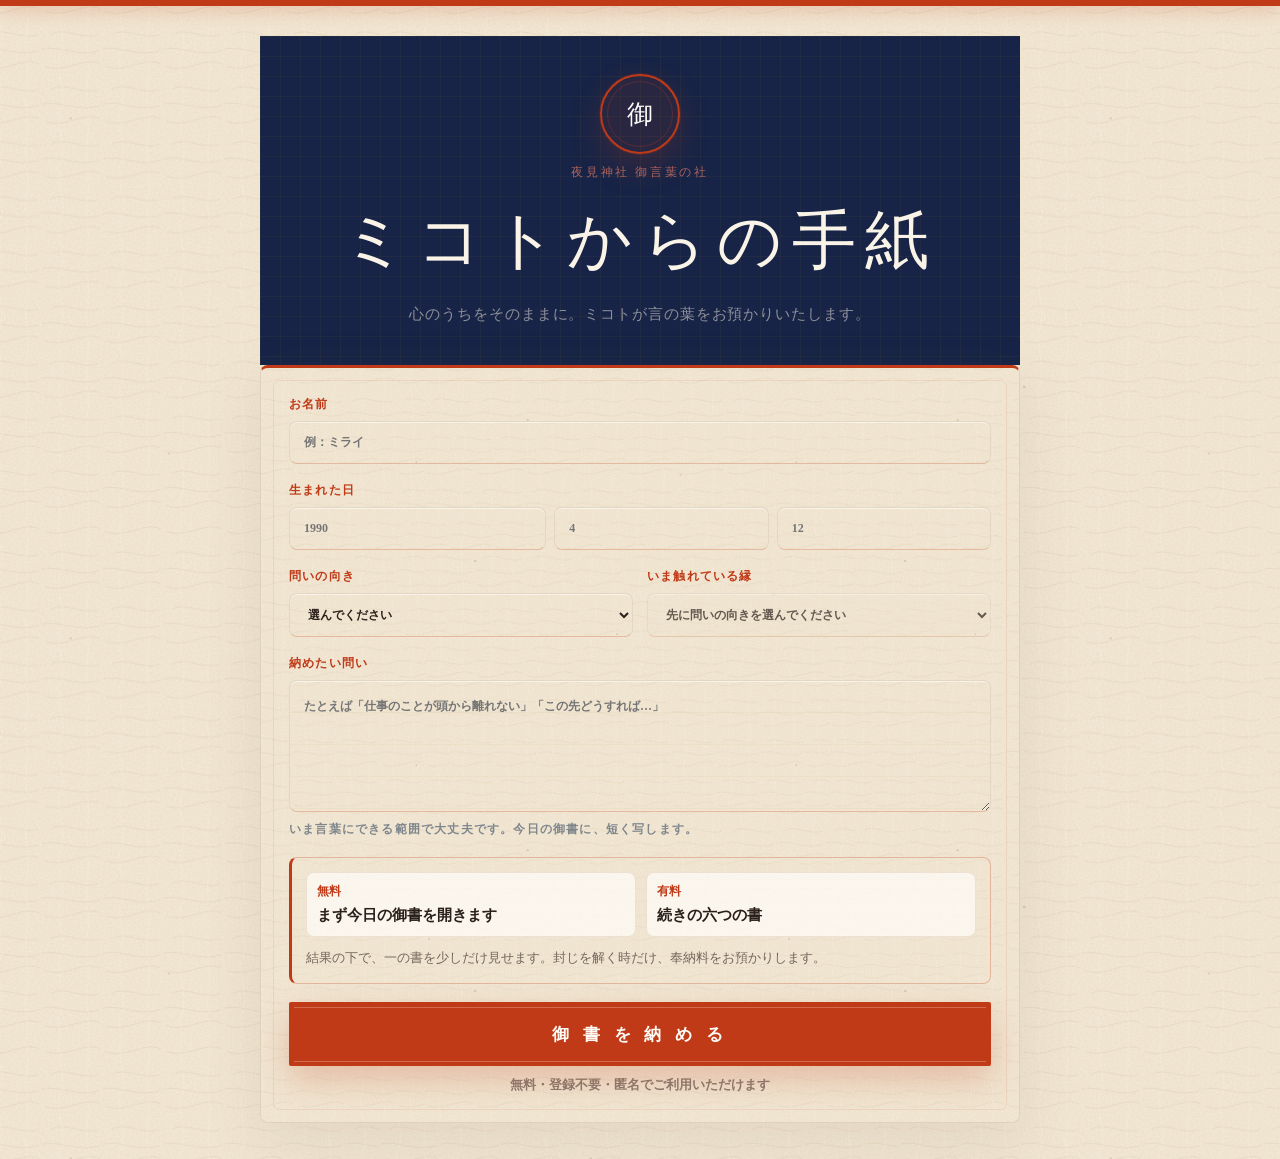
==== index.html @ 3bb4588b "Initial commit: ミコトからの手紙" ====
<!doctype html>
<html lang="ja">
  <head>
    <meta charset="utf-8" />
    <meta name="viewport" content="width=device-width, initial-scale=1" />
    <title>ミコトからの手紙</title>
    <link rel="stylesheet" href="./styles.css" />
  </head>
  <body>
    <div class="shrine-bar" aria-hidden="true"></div>
    <main class="shell">
      <section class="hero shrine-hero">
        <div class="emblem-circle" aria-hidden="true">御</div>
        <p class="eyebrow">夜見神社 御言葉の社</p>
        <h1 class="app-title">ミコトからの手紙</h1>
        <p class="lead lead-text">
          心のうちをそのままに。ミコトが言の葉をお預かりいたします。
        </p>
      </section>

      <section class="panel shrine-panel" id="form-panel">
        <form id="diagnosis-form">
          <label>
            お名前
            <input name="nickname" maxlength="18" placeholder="例：ミライ" required />
          </label>

          <div class="grid single">
            <label>
              生まれた日
              <div class="date-row">
                <input name="birthYear" inputmode="numeric" pattern="[0-9]*" maxlength="4" placeholder="1990" required />
                <input name="birthMonth" inputmode="numeric" pattern="[0-9]*" maxlength="2" placeholder="4" required />
                <input name="birthDay" inputmode="numeric" pattern="[0-9]*" maxlength="2" placeholder="12" required />
              </div>
            </label>
          </div>

          <div class="grid">
            <label>
              問いの向き
              <select name="theme" required>
                <option value="">選んでください</option>
                <option value="love">恋愛の縁</option>
                <option value="marriage">家族・暮らしの縁</option>
                <option value="self">自分の内側</option>
                <option value="loss">失った人への想い</option>
                <option value="work">仕事の場</option>
                <option value="money">お金の巡り</option>
                <option value="relation">人との間合い</option>
                <option value="future">これからの道</option>
              </select>
            </label>
            <label>
              いま触れている縁
              <select name="concern" required>
                <option value="">先に問いの向きを選んでください</option>
              </select>
            </label>
          </div>

          <label class="paper-area">
            納めたい問い
            <textarea name="worry" rows="4" maxlength="140" placeholder="たとえば「仕事のことが頭から離れない」「この先どうすれば…」"></textarea>
            <span class="hint">いま言葉にできる範囲で大丈夫です。今日の御書に、短く写します。</span>
          </label>

          <div class="entry-paid-note">
            <div>
              <span>無料</span>
              <strong>まず今日の御書を開きます</strong>
            </div>
            <div>
              <span>有料</span>
              <strong>続きの六つの書</strong>
            </div>
            <p>結果の下で、一の書を少しだけ見せます。封じを解く時だけ、奉納料をお預かりします。</p>
          </div>

          <button type="submit" class="submit-btn">御 書 を 納 め る</button>
          <p class="submit-note">無料・登録不要・匿名でご利用いただけます</p>
        </form>
      </section>

      <section class="loading hidden" id="loading-panel" aria-live="polite">
        <div class="flash" aria-hidden="true"></div>
        <div class="mikoto-scene">
          <div class="mikoto-chibi" aria-hidden="true">
            <span class="chibi-hair"></span>
            <span class="chibi-face"></span>
            <span class="chibi-bang left"></span>
            <span class="chibi-bang right"></span>
            <span class="miko-headpiece"></span>
            <span class="miko-cord"></span>
            <span class="chibi-body"></span>
            <span class="crystal"></span>
          </div>
          <div class="speech">
            <span>夜見ミコト</span>
            <p>問いをお預かりします。少しだけ、流れを見せてください。</p>
          </div>
        </div>
      </section>

      <section class="result result-bg hidden" id="result-panel" aria-live="polite">
        <div class="result-arrival">
          <p class="result-from">夜見ミコトより</p>
          <h2 class="result-title">一通の御文が届きました</h2>
          <span class="letter-seal" aria-hidden="true">御</span>
        </div>
        <div class="result-card letter-card" id="share-card">
          <p class="letter-date">本日、あなたの問いへ</p>
          <p class="letter-salutation">── あなたへ ──</p>
          <p class="eyebrow">今日の御書</p>
          <h2 id="result-type"></h2>
          <p class="focus" id="result-focus"></p>
          <div class="insight">
            <span>ミコトの言の葉</span>
            <p id="deep-insight"></p>
          </div>
          <div class="letter">
            <span>御書</span>
            <p id="mikoto-letter"></p>
          </div>
          <div class="diagnosis-grid">
            <div>
              <span>今見えにくいもの</span>
              <p id="blind-spot"></p>
            </div>
            <div>
              <span>このまま抱えた時</span>
              <p id="no-action"></p>
            </div>
          </div>
          <p class="summary" id="result-summary"></p>
          <div class="readings">
            <div>
              <span>本日の流れ</span>
              <strong id="flow-score"></strong>
            </div>
            <div>
              <span>灯り</span>
              <strong id="key-word"></strong>
            </div>
          </div>
          <p class="advice" id="result-advice"></p>
          <div class="single-step">
            <span>今日のつとめ</span>
            <p id="next-step"></p>
          </div>
          <div class="after-action">
            <span>つとめの後</span>
            <p id="after-action"></p>
          </div>
          <p class="signature">夜見ミコト / 問いを預かる巫女</p>
        </div>
        <p class="result-footer">この御文は、あなただけに紡がれた言の葉です。</p>

        <aside class="offer paid-teaser sealed-books">
          <div class="teaser-head">
            <div>
              <p>封じられた六つの書</p>
              <strong>今日の御書では、ここまで。続きは六つの書に封じています。</strong>
            </div>
            <span>奉納料</span>
          </div>
          <div class="scroll-preview">
            <div class="sample-day open-scroll">
              <span>一の書: 本音のかたち</span>
              <strong id="sample-day"></strong>
            </div>
            <div class="locked-line sealed-scroll">
              <span>二の書: 縁のながれ</span>
              <p id="locked-preview"></p>
            </div>
            <div class="locked-line sealed-scroll">
              <span>三の書: 今宵のつとめ</span>
              <p>今夜、無理に動かさなくてよいものを一つだけ記します。</p>
            </div>
            <div class="locked-line sealed-scroll">
              <span>四の書: 手放すもの</span>
              <p>抱えたままだと重くなる思いを、ひとつだけほどきます。</p>
            </div>
            <div class="locked-line sealed-scroll">
              <span>五の書: 道の分かれ</span>
              <p id="locked-question"></p>
            </div>
            <div class="locked-line sealed-scroll">
              <span>六の書: ミコトの結び</span>
              <p>最後に、明日へ持っていく小さな言の葉を結びます。</p>
            </div>
          </div>
          <div class="teaser-actions">
            <button type="button" class="premium-trigger">封 じ を 解 く</button>
            <a href="#premium-panel">内容をもう少し見る</a>
          </div>
          <p class="price-note">奉納料は、封じを解く時だけお預かりします。</p>
        </aside>

        <div class="actions">
          <button id="save-image" type="button">結果画像を保存</button>
          <button id="retry" type="button" class="secondary">もう一度</button>
        </div>

        <section class="premium sealed-books" id="premium-panel">
          <p class="eyebrow">封じられた六つの書</p>
          <h2>今日の御書の、その先へ</h2>
          <div class="premium-hero">
            <div class="offering-panel">
              <span>奉納料</span>
              <strong>封じを解くために</strong>
              <small>お気持ちとして980円をお預かりします。会員登録は不要です。</small>
            </div>
            <p>
              今すぐでなくとも、書はここにあります。生まれ星と暦、縁の流れを重ね、六つの書に分けて記します。
            </p>
          </div>
          <div class="premium-compare">
            <div>
              <span>今日の御書</span>
              <strong>今夜の灯り</strong>
              <p>問いの入口、ミコトの言の葉、今日のつとめ。</p>
            </div>
            <div>
              <span>六つの書</span>
              <strong>奥にある流れ</strong>
              <p>生まれ星、暦、縁の流れを重ね、次に選ぶ道を読む。</p>
            </div>
          </div>
          <ul class="unlock-list">
            <li><span>一の書</span> 本音のかたち</li>
            <li><span>二の書</span> 縁のながれ</li>
            <li><span>三の書</span> 今宵のつとめ</li>
            <li><span>四の書</span> 手放すもの</li>
            <li><span>五の書</span> 道の分かれ</li>
            <li><span>六の書</span> ミコトの結び</li>
          </ul>
          <p>
            今日の御書より少し深く、問いの奥にある流れを六つに分けて記します。
          </p>
          <form class="premium-form">
            <div class="grid">
              <label>
                生まれた日
                <input name="premiumBirthday" type="date" />
              </label>
              <label>
                生まれた時間
                <select name="birthTime">
                  <option value="unknown">不明</option>
                  <option value="morning">朝ごろ</option>
                  <option value="noon">昼ごろ</option>
                  <option value="evening">夕方ごろ</option>
                  <option value="night">夜ごろ</option>
                  <option value="exact">正確に入力する</option>
                </select>
              </label>
            </div>
            <label class="exact-time hidden" id="exact-time-field">
              正確な時間
              <input name="exactBirthTime" type="time" />
            </label>
            <label>
              生まれた場所
              <input name="birthPlace" placeholder="例：東京都 / 大阪府 / 不明でもOK" />
              <span class="hint">不明でも大丈夫です。わかる範囲だけ、書に重ねます。</span>
            </label>
          </form>
          <div class="astro-note">
            <span>六つの書で開くもの</span>
            <p id="astro-copy">今日の御書では触れきれなかった本音、縁の流れ、手放すもの、次の小さな道を記します。</p>
          </div>
          <p class="care-note">
            占いは結論を代わりに決めるものではありません。危険、暴力、法律、医療、お金の深刻な問題がある場合は、信頼できる人や専門窓口にも相談してください。
          </p>
          <button type="button" id="premium-checkout" class="premium-trigger">封 じ を 解 く</button>
          <div class="price-row">
            <span>奉納料 980円</span>
            <small id="checkout-status">封じを解く入口へ進みます。決済後、この御書へ戻れます。</small>
          </div>
        </section>
      </section>
    </main>

    <canvas id="card-canvas" width="1080" height="1350" hidden></canvas>
    <script src="./config.js"></script>
    <script src="./app.js"></script>
  </body>
</html>
---- styles.css ----
:root {
  color-scheme: light;
  --washi: #f2ede3;
  --washi-dark: #e8e0d0;
  --ink: #2a1f1a;
  --ink-light: #4a3c35;
  --vermillion: #c03a18;      /* 朱色 — torii red */
  --vermillion-soft: #d44e2a;
  --gold: #c4941c;            /* 金 */
  --gold-light: #d8a820;
  --dark-bg: #172447;         /* 深藍 — shrine interior */
  --indigo: #172447;
  --sealed: #0f1a36;
  --bg: #faf4e8;              /* 和紙 */
  --panel: #fefcf7;
  --text: var(--ink);
  --muted: #74665c;
  --line: #dfd2bd;
  --teal: #3d7a70;
  --rose: var(--vermillion);
}

* {
  box-sizing: border-box;
}

body {
  margin: 0;
  min-height: 100vh;
  font-family: "Hiragino Mincho ProN", "Yu Mincho", "YuMincho", "Noto Serif JP", serif;
  background:
    url("./assets/washi-texture.svg") center top / 520px auto repeat,
    radial-gradient(circle at 20% 10%, rgba(121, 199, 189, 0.22), transparent 32rem),
    radial-gradient(circle at 85% 20%, rgba(215, 180, 106, 0.28), transparent 28rem),
    linear-gradient(180deg, #fff9ef, #fbf1e7 52%, #f7f2e7),
    var(--bg);
  color: var(--text);
}

.shrine-bar {
  position: fixed;
  z-index: 20;
  top: 0;
  left: 0;
  width: 100%;
  height: 6px;
  background: var(--vermillion);
  box-shadow: 0 2px 18px rgba(192, 58, 24, 0.45);
}

.shell {
  width: min(760px, calc(100% - 32px));
  margin: 0 auto;
  padding: 36px 0;
}

.hero {
  padding: 22px 0 26px;
}

.shrine-hero {
  display: grid;
  justify-items: center;
  gap: 10px;
  padding: 38px 24px 36px;
  text-align: center;
  background: var(--dark-bg);
  position: relative;
  overflow: hidden;
}

/* 格子紋様 — subtle shrine grid overlay */
.shrine-hero::before {
  content: "";
  position: absolute;
  inset: 0;
  background-image:
    linear-gradient(rgba(196, 148, 28, .06) 1px, transparent 1px),
    linear-gradient(90deg, rgba(196, 148, 28, .06) 1px, transparent 1px);
  background-size: 20px 20px;
  pointer-events: none;
}

.emblem-circle {
  display: grid;
  place-items: center;
  width: 80px;
  aspect-ratio: 1;
  border-radius: 50%;
  border: 2px solid var(--vermillion);
  background: rgba(192, 58, 24, .1);
  color: #fefcf7;
  font-size: 26px;
  font-weight: 300;
  position: relative;
  box-shadow: 0 0 0 1px rgba(192, 58, 24, .2), 0 12px 32px rgba(192, 58, 24, .22);
}

.emblem-circle::before {
  content: "";
  position: absolute;
  inset: 5px;
  border-radius: 50%;
  border: .5px solid rgba(192, 58, 24, .3);
}

.brand {
  display: flex;
  gap: 14px;
  align-items: center;
}

.mark {
  display: grid;
  place-items: center;
  width: 54px;
  aspect-ratio: 1;
  border: 1px solid var(--gold);
  color: var(--gold);
  font-weight: 800;
}

.eyebrow {
  margin: 0 0 6px;
  color: rgba(220, 120, 100, .75);  /* 淡朱色 on dark header */
  font-size: 12px;
  letter-spacing: .22em;
  position: relative;
}

h1,
h2,
p {
  margin-top: 0;
}

h1 {
  margin-bottom: 0;
  font-size: clamp(34px, 7vw, 64px);
}

.app-title {
  color: #faf4e8;
  font-size: clamp(36px, 7vw, 64px);
  font-weight: 300;
  letter-spacing: .14em;
  position: relative;
}

.lead {
  margin: 14px 0 0;
  color: rgba(250, 244, 232, .55);
  font-size: 15px;
  line-height: 1.9;
  position: relative;
}

.lead-text {
  max-width: 640px;
  margin-top: 6px;
  color: rgba(250, 244, 232, .52);
  font-weight: 400;
  letter-spacing: .06em;
}

.panel,
.result-card,
.offer,
.premium,
.loading {
  border: 1px solid var(--line);
  background:
    url("./assets/washi-texture.svg") center / 420px auto repeat,
    rgba(255, 253, 248, 0.9);
  border-radius: 8px;
  box-shadow: 0 18px 60px rgba(110, 88, 62, 0.1);
}

.panel {
  padding: 22px;
}

.shrine-panel {
  position: relative;
  padding: 28px;
  border-top: 3px solid var(--vermillion) !important;
  background:
    url("./assets/washi-texture.svg") center / 430px auto repeat,
    rgba(255, 252, 244, 0.9);
}

.shrine-panel::before {
  content: "";
  position: absolute;
  inset: 12px;
  border: 1px solid rgba(192, 58, 24, .1);
  border-radius: 6px;
  pointer-events: none;
}

form {
  display: grid;
  gap: 18px;
}

.entry-paid-note {
  display: grid;
  grid-template-columns: 1fr 1fr;
  gap: 10px;
  padding: 14px;
  border: 1px solid rgba(185, 135, 47, 0.34);
  border-radius: 8px;
  background:
    url("./assets/washi-texture.svg") center / 320px auto repeat,
    rgba(255, 249, 232, 0.82);
}

.entry-paid-note div {
  display: grid;
  gap: 4px;
  padding: 10px;
  border: 1px solid rgba(234, 220, 204, 0.8);
  border-radius: 8px;
  background: rgba(255, 253, 248, 0.72);
}

.entry-paid-note span {
  color: var(--rose);
  font-size: 12px;
  font-weight: 900;
}

.entry-paid-note strong {
  color: var(--text);
  font-size: 15px;
  line-height: 1.5;
}

.entry-paid-note p {
  grid-column: 1 / -1;
  margin: 0;
  color: var(--muted);
  font-size: 13px;
  line-height: 1.7;
}

.premium-form {
  gap: 14px;
  padding: 16px;
  border: 1px solid var(--line);
  border-radius: 8px;
  background: rgba(255, 248, 239, 0.62);
}

label {
  display: grid;
  gap: 8px;
  color: var(--muted);
  font-size: 14px;
}

.hint {
  color: #7f878d;
  font-size: 12px;
  line-height: 1.6;
}

input,
select,
textarea,
button {
  width: 100%;
  border-radius: 8px;
  border: 1px solid var(--line);
  font: inherit;
}

input,
select,
textarea {
  padding: 13px 14px;
  background: #fffaf4;
  color: var(--text);
}

textarea {
  resize: vertical;
}

.date-row {
  display: grid;
  grid-template-columns: 1.2fr 1fr 1fr;
  gap: 8px;
}

button {
  min-height: 48px;
  border: 0;
  background: var(--gold);
  color: #fffdf8;
  font-weight: 800;
  cursor: pointer;
}

button.is-pending {
  background: #f1d7dd;
  color: #7b3543;
}

.grid {
  display: grid;
  grid-template-columns: 1fr 1fr;
  gap: 14px;
}

.grid.single {
  grid-template-columns: 1fr;
}

.hidden {
  display: none;
}

.result {
  display: grid;
  gap: 14px;
  animation: riseIn 420ms ease both;
}

.result.hidden {
  display: none;
}

.loading {
  position: relative;
  display: grid;
  place-items: center;
  gap: 16px;
  min-height: 360px;
  padding: 28px;
  text-align: center;
  overflow: hidden;
}

.loading.hidden {
  display: none;
}

.mikoto-scene {
  position: relative;
  z-index: 2;
  display: grid;
  justify-items: center;
  gap: 18px;
  width: min(100%, 420px);
  animation: summonIn 620ms ease both, sceneDissolve 2.8s ease-in-out both;
}

.mikoto-chibi {
  position: relative;
  width: 154px;
  height: 210px;
  margin-top: 8px;
  animation: chibiFloat 2s ease-in-out infinite;
}

.mikoto-chibi span {
  position: absolute;
  display: block;
}

.chibi-hair {
  left: 24px;
  top: 8px;
  width: 106px;
  height: 106px;
  border-radius: 48% 48% 44% 44%;
  background: #21171d;
  box-shadow: 0 0 34px rgba(121, 199, 189, 0.22);
}

.chibi-face {
  left: 38px;
  top: 38px;
  width: 78px;
  height: 72px;
  border-radius: 48% 48% 46% 46%;
  background: #f1d7ca;
}

.chibi-face::before,
.chibi-face::after {
  content: "";
  position: absolute;
  top: 34px;
  width: 7px;
  height: 10px;
  border-radius: 999px;
  background: #30242a;
  animation: blink 3.6s infinite;
}

.chibi-face::before {
  left: 21px;
}

.chibi-face::after {
  right: 21px;
}

.chibi-bang {
  top: 22px;
  width: 38px;
  height: 56px;
  border-radius: 30px 30px 34px 34px;
  background: #21171d;
}

.chibi-bang.left {
  left: 38px;
  transform: rotate(18deg);
}

.chibi-bang.right {
  right: 40px;
  transform: rotate(-18deg);
}

.miko-headpiece {
  left: 36px;
  top: 13px;
  width: 84px;
  height: 24px;
  border-radius: 999px;
  background:
    radial-gradient(circle at 8px 12px, #f4d6df 0 6px, transparent 7px),
    radial-gradient(circle at 24px 8px, #fff4f7 0 6px, transparent 7px),
    radial-gradient(circle at 40px 13px, #eaa0b5 0 6px, transparent 7px),
    radial-gradient(circle at 57px 8px, #fff4f7 0 6px, transparent 7px),
    radial-gradient(circle at 74px 12px, #f4d6df 0 6px, transparent 7px);
  border-bottom: 2px solid rgba(244, 240, 232, 0.85);
  z-index: 5;
}

.miko-headpiece::before,
.miko-headpiece::after {
  content: "";
  position: absolute;
  top: 18px;
  width: 2px;
  height: 24px;
  background: rgba(244, 240, 232, 0.8);
}

.miko-headpiece::before {
  left: 14px;
}

.miko-headpiece::after {
  right: 14px;
}

.miko-cord {
  right: 22px;
  top: 32px;
  width: 34px;
  height: 48px;
  border-right: 3px solid #8d69c2;
  border-bottom: 3px solid #8d69c2;
  border-radius: 0 0 24px 0;
  transform: rotate(-8deg);
  z-index: 4;
}

.miko-cord::before,
.miko-cord::after {
  content: "";
  position: absolute;
  top: -14px;
  width: 28px;
  height: 16px;
  border-radius: 999px 999px 999px 4px;
  background: #8d69c2;
}

.miko-cord::before {
  right: 4px;
  transform: rotate(-28deg);
}

.miko-cord::after {
  right: -16px;
  transform: rotate(32deg);
}

.chibi-body {
  left: 27px;
  top: 104px;
  width: 100px;
  height: 92px;
  border: 1px solid rgba(215, 180, 106, 0.42);
  border-radius: 42px 42px 18px 18px;
  background:
    linear-gradient(120deg, transparent 45%, rgba(215, 180, 106, 0.55) 46%, transparent 50%),
    linear-gradient(240deg, transparent 45%, rgba(121, 199, 189, 0.5) 46%, transparent 50%),
    #2a2d31;
}

.chibi-body::before,
.chibi-body::after {
  content: "";
  position: absolute;
  top: 26px;
  width: 25px;
  height: 48px;
  border-radius: 999px;
  background: #2a2d31;
  border: 1px solid rgba(215, 180, 106, 0.28);
  z-index: 2;
}

.chibi-body::before {
  left: 18px;
  transform: rotate(-46deg);
}

.chibi-body::after {
  right: 18px;
  transform: rotate(46deg);
}

.crystal {
  left: 61px;
  top: 140px;
  width: 32px;
  height: 32px;
  border-radius: 999px;
  background:
    radial-gradient(circle at 34% 28%, rgba(255, 255, 255, 0.95), transparent 7px),
    radial-gradient(circle at 52% 58%, rgba(121, 199, 189, 0.8), rgba(121, 199, 189, 0.2) 62%, rgba(215, 180, 106, 0.18));
  border: 1px solid rgba(244, 240, 232, 0.55);
  box-shadow:
    0 0 18px rgba(121, 199, 189, 0.75),
    0 0 34px rgba(215, 180, 106, 0.28);
  z-index: 3;
  animation: crystalBuild 2.8s ease-in-out both;
}

.crystal::after {
  content: "";
  position: absolute;
  inset: -12px;
  border-radius: inherit;
  border: 1px solid rgba(121, 199, 189, 0.22);
  animation: crystalRingBuild 2.8s ease-in-out both;
}

.flash {
  position: absolute;
  left: 50%;
  top: 42%;
  z-index: 1;
  width: 44px;
  aspect-ratio: 1;
  border-radius: 999px;
  background:
    radial-gradient(circle, rgba(255, 255, 255, 1) 0%, rgba(242, 255, 252, 0.94) 28%, rgba(215, 248, 242, 0.72) 48%, rgba(215, 180, 106, 0.18) 62%, transparent 78%);
  transform: translate(-50%, -50%) scale(0.2);
  opacity: 0;
  pointer-events: none;
  animation: screenFlash 2.8s ease-in-out both;
}

.speech {
  width: 100%;
  padding: 16px;
  border: 1px solid rgba(215, 180, 106, 0.5);
  border-radius: 8px;
  background: rgba(255, 253, 248, 0.88);
  text-align: left;
  animation: textIn 500ms ease 280ms both;
}

.speech span {
  display: block;
  margin-bottom: 6px;
  color: var(--gold);
  font-size: 12px;
  font-weight: 800;
}

.speech p {
  margin: 0;
  color: var(--text);
  line-height: 1.7;
}

@keyframes chibiFloat {
  0%,
  100% {
    transform: translateY(0);
  }
  50% {
    transform: translateY(-6px);
  }
}

@keyframes blink {
  0%,
  92%,
  100% {
    transform: scaleY(1);
  }
  95% {
    transform: scaleY(0.15);
  }
}

@keyframes crystalBuild {
  0% {
    transform: scale(0.94);
    filter: brightness(0.95);
  }
  45% {
    transform: scale(1.08);
    filter: brightness(1.25);
  }
  78% {
    transform: scale(1.22);
    filter: brightness(1.85);
    box-shadow:
      0 0 30px rgba(121, 199, 189, 0.95),
      0 0 68px rgba(215, 180, 106, 0.58);
  }
  100% {
    transform: scale(1.08);
    filter: brightness(1.35);
  }
}

@keyframes crystalRingBuild {
  0% {
    transform: scale(0.72);
    opacity: 0;
  }
  35% {
    opacity: 0.8;
  }
  72% {
    transform: scale(1.24);
    opacity: 0;
  }
  100% {
    transform: scale(1.55);
    opacity: 0;
  }
}

@keyframes screenFlash {
  0%,
  58% {
    opacity: 0;
    transform: translate(-50%, -50%) scale(0.2);
  }
  76% {
    opacity: 0.96;
    transform: translate(-50%, -50%) scale(18);
  }
  88% {
    opacity: 0.82;
    transform: translate(-50%, -50%) scale(26);
  }
  100% {
    opacity: 0;
    transform: translate(-50%, -50%) scale(30);
  }
}

@keyframes sceneDissolve {
  0%,
  70% {
    filter: brightness(1);
    opacity: 1;
    transform: translateY(0) scale(1);
  }
  86% {
    filter: brightness(2.1);
    opacity: 1;
    transform: translateY(-2px) scale(1.03);
  }
  100% {
    filter: brightness(2.8) blur(1px);
    opacity: 0;
    transform: translateY(-6px) scale(1.08);
  }
}

@keyframes summonIn {
  from {
    transform: translateY(18px) scale(0.96);
    opacity: 0;
  }
  to {
    transform: translateY(0) scale(1);
    opacity: 1;
  }
}

@keyframes textIn {
  from {
    transform: translateY(8px);
    opacity: 0;
  }
  to {
    transform: translateY(0);
    opacity: 1;
  }
}

@keyframes riseIn {
  from {
    transform: translateY(10px);
    opacity: 0;
  }
  to {
    transform: translateY(0);
    opacity: 1;
  }
}

.result-card {
  position: relative;
  padding: 24px;
  border-color: rgba(185, 135, 47, 0.36);
  background:
    linear-gradient(90deg, rgba(185, 135, 47, 0.12), transparent 10px, transparent calc(100% - 10px), rgba(185, 135, 47, 0.08)),
    url("./assets/washi-texture.svg") center / 420px auto repeat,
    rgba(255, 253, 248, 0.94);
}

.result-card::before {
  content: "";
  position: absolute;
  inset: 10px;
  border: 1px solid rgba(185, 135, 47, 0.18);
  border-radius: 6px;
  pointer-events: none;
}

.result-card h2 {
  margin-bottom: 16px;
  font-size: clamp(26px, 5vw, 44px);
}

.summary,
.advice,
.focus {
  color: var(--text);
  line-height: 1.9;
}

.focus {
  padding: 12px 14px;
  border-left: 3px solid var(--teal);
  background: rgba(121, 199, 189, 0.08);
  color: #2e6f69;
}

.astro-summary {
  position: relative;
  display: grid;
  gap: 16px;
  margin: 16px 0;
  padding: 18px;
  border: 1px solid rgba(215, 180, 106, 0.52);
  border-radius: 8px;
  background:
    radial-gradient(circle at 18% 12%, rgba(215, 180, 106, 0.28), transparent 90px),
    radial-gradient(circle at 88% 10%, rgba(167, 139, 250, 0.24), transparent 96px),
    linear-gradient(135deg, rgba(255, 247, 231, 0.94), rgba(245, 255, 252, 0.92)),
    rgba(255, 253, 248, 0.82);
  overflow: hidden;
}

.astro-summary::before {
  content: "✦ ･ ｡ ✧ ･";
  position: absolute;
  right: 14px;
  top: 10px;
  color: rgba(185, 135, 47, 0.32);
  font-size: 22px;
  pointer-events: none;
}

.compat-hero {
  position: relative;
  display: grid;
  justify-items: center;
  gap: 14px;
  padding: 8px 0 12px;
}

.summary-main {
  display: grid;
  gap: 6px;
  justify-items: center;
  text-align: center;
}

.summary-main span,
.summary-grid span {
  color: var(--muted);
  font-size: 12px;
  font-weight: 800;
}

.summary-main strong {
  color: var(--gold);
  font-size: 24px;
  line-height: 1.35;
}

.score-ring {
  display: grid;
  place-items: center;
  width: 154px;
  aspect-ratio: 1;
  border-radius: 999px;
  background:
    radial-gradient(circle, #fffdf8 0 55%, transparent 56%),
    conic-gradient(var(--rose) var(--score-angle, 0deg), rgba(234, 220, 204, 0.85) 0deg);
  box-shadow:
    0 12px 34px rgba(201, 111, 125, 0.18),
    inset 0 0 0 1px rgba(255, 253, 248, 0.8);
}

.score-ring span {
  color: var(--muted);
  font-size: 12px;
  font-weight: 800;
}

.score-ring strong {
  color: var(--rose);
  font-size: 40px;
  line-height: 1;
}

.pair-orbit {
  display: grid;
  grid-template-columns: 1fr auto 1fr;
  align-items: center;
  gap: 10px;
  width: 100%;
}

.pair-orbit div {
  display: grid;
  place-items: center;
  min-height: 78px;
  padding: 12px;
  border: 1px solid rgba(185, 135, 47, 0.24);
  border-radius: 8px;
  background: rgba(255, 253, 248, 0.72);
}

.pair-orbit span {
  color: var(--muted);
  font-size: 12px;
  font-weight: 800;
}

.pair-orbit strong {
  color: var(--teal);
  font-size: 20px;
}

.pair-orbit i {
  color: var(--gold);
  font-style: normal;
  font-weight: 900;
}

.summary-grid {
  display: grid;
  grid-template-columns: repeat(2, 1fr);
  gap: 12px;
}

.summary-tile {
  display: grid;
  place-items: center;
  gap: 7px;
  min-height: 118px;
  padding: 14px 10px;
  border: 1px solid rgba(244, 240, 232, 0.12);
  border-radius: 8px;
  background: rgba(255, 253, 248, 0.74);
  text-align: center;
}

.summary-tile.wide {
  grid-column: 1 / -1;
  min-height: 104px;
}

.summary-tile b,
.summary-tile i {
  display: grid;
  place-items: center;
  width: 44px;
  aspect-ratio: 1;
  border-radius: 999px;
  background: rgba(215, 180, 106, 0.16);
  color: var(--gold);
  font-size: 24px;
  font-style: normal;
  box-shadow: 0 0 24px rgba(215, 180, 106, 0.16);
}

.food-visual {
  position: relative;
  width: 64px;
  height: 48px;
}

.food-visual::before {
  content: "";
  position: absolute;
  left: 8px;
  right: 8px;
  bottom: 4px;
  height: 25px;
  border-radius: 8px 8px 24px 24px;
  background: #fffdf8;
  border: 2px solid rgba(185, 135, 47, 0.45);
  box-shadow: inset 0 -7px 0 rgba(215, 180, 106, 0.18);
}

.food-visual::after {
  content: "";
  position: absolute;
  left: 21px;
  top: 3px;
  width: 22px;
  height: 22px;
  border-radius: 999px;
  opacity: 0.9;
}

.food-soup::after {
  border-top: 3px solid rgba(201, 111, 125, 0.75);
  border-left: 3px solid transparent;
  border-right: 3px solid transparent;
  box-shadow: 10px 4px 0 -7px rgba(201, 111, 125, 0.7), -10px 5px 0 -7px rgba(201, 111, 125, 0.7);
}

.food-noodle::after {
  width: 34px;
  left: 15px;
  background: repeating-linear-gradient(90deg, transparent 0 5px, #d7b46a 6px 8px);
}

.food-sweets::after {
  background: #d7b46a;
  box-shadow: 12px 6px 0 -2px #c96f7d, -13px 7px 0 -3px #b9872f;
}

.food-rice::after {
  left: 19px;
  width: 26px;
  height: 16px;
  background: #fff;
  box-shadow: 0 8px 0 -4px rgba(215, 180, 106, 0.2);
}

.food-citrus::after {
  background: #f2b84b;
  box-shadow: inset 0 0 0 3px rgba(255, 253, 248, 0.75);
}

.food-small::after {
  background: #79c7bd;
  clip-path: polygon(50% 0, 100% 50%, 50% 100%, 0 50%);
}

.phase-visual {
  width: 50px;
  aspect-ratio: 1;
  border-radius: 999px;
  background: var(--phase-color, #79c7bd);
  border: 3px solid rgba(255, 253, 248, 0.9);
  box-shadow:
    0 0 0 1px rgba(185, 135, 47, 0.18),
    0 12px 26px rgba(83, 58, 38, 0.12);
}

.compass-visual {
  position: relative;
  width: 54px;
  aspect-ratio: 1;
  border-radius: 999px;
  border: 2px solid rgba(185, 135, 47, 0.42);
  background:
    radial-gradient(circle, rgba(255, 253, 248, 0.94) 0 34%, transparent 35%),
    conic-gradient(from 45deg, rgba(215, 180, 106, 0.22), rgba(121, 199, 189, 0.18), rgba(215, 180, 106, 0.22));
}

.compass-visual::before {
  content: "N";
  position: absolute;
  left: 50%;
  top: 3px;
  transform: translateX(-50%);
  color: var(--rose);
  font-size: 10px;
  font-weight: 900;
}

.compass-needle {
  display: block;
  position: absolute;
  left: calc(50% - 4px);
  top: 8px;
  width: 8px;
  height: 22px;
  border-radius: 999px 999px 2px 2px;
  background: var(--rose);
  transform-origin: 50% 19px;
  transform: rotate(var(--direction-angle, 0deg));
  box-shadow: 0 8px 0 rgba(63, 146, 137, 0.7);
}

.caution-tile {
  background: rgba(255, 243, 238, 0.82);
  border-color: rgba(201, 111, 125, 0.22);
}

.summary-tile i {
  border: 2px solid rgba(244, 240, 232, 0.72);
}

.summary-grid strong {
  color: var(--text);
  font-size: 16px;
  line-height: 1.35;
}

.insight {
  margin: 16px 0;
  padding: 18px;
  border: 1px solid rgba(215, 180, 106, 0.5);
  border-radius: 8px;
  background: rgba(215, 180, 106, 0.08);
}

.insight span {
  display: block;
  margin-bottom: 8px;
  color: var(--gold);
  font-size: 12px;
  font-weight: 800;
}

.insight p {
  margin: 0;
  color: var(--text);
  font-size: 18px;
  line-height: 1.9;
}

.letter {
  position: relative;
  min-height: 330px;
  margin: 16px 0;
  padding: 28px 22px 112px;
  border: 1px solid rgba(185, 135, 47, 0.34);
  border-radius: 8px;
  background:
    linear-gradient(180deg, rgba(255, 252, 246, 0.76), rgba(255, 248, 239, 0.82)),
    url("./assets/washi-texture.svg") center / 360px auto repeat,
    rgba(255, 253, 248, 0.88);
  overflow: hidden;
}

.letter::before {
  content: "";
  position: absolute;
  inset: 12px;
  border: 1px solid rgba(185, 135, 47, 0.16);
  border-radius: 5px;
  pointer-events: none;
}

.letter::after {
  content: "";
  position: absolute;
  right: 18px;
  bottom: 14px;
  width: 174px;
  height: 126px;
  background:
    url("./assets/hanko-yomi.png") 61% 49% / 66px 66px no-repeat,
    url("./assets/goshuin-stamp.svg?v=2") center / contain no-repeat;
  opacity: 0.9;
  mix-blend-mode: multiply;
  pointer-events: none;
}

.letter span {
  position: relative;
  z-index: 1;
  display: block;
  margin-bottom: 10px;
  color: var(--rose);
  font-size: 12px;
  font-weight: 800;
}

.letter p {
  position: relative;
  z-index: 1;
  margin: 0;
  color: var(--text);
  font-size: 17px;
  line-height: 2;
}

.diagnosis-grid {
  display: grid;
  grid-template-columns: 1fr 1fr;
  gap: 10px;
  margin: 16px 0;
}

.diagnosis-grid div {
  padding: 16px;
  border: 1px solid var(--line);
  border-radius: 8px;
  background: rgba(255, 250, 244, 0.68);
}

.diagnosis-grid span {
  display: block;
  margin-bottom: 8px;
  color: var(--rose);
  font-size: 12px;
  font-weight: 800;
}

.diagnosis-grid p {
  margin: 0;
  color: var(--text);
  line-height: 1.8;
}

.next-steps {
  display: grid;
  gap: 10px;
  margin: 18px 0 0;
  padding: 0;
  list-style: none;
}

.next-steps li {
  position: relative;
  padding: 13px 14px 13px 38px;
  border: 1px solid var(--line);
  border-radius: 8px;
  color: var(--text);
  line-height: 1.6;
}

.next-steps li::before {
  content: "→";
  position: absolute;
  left: 14px;
  color: var(--gold);
  font-weight: 800;
}

.single-step {
  margin-top: 18px;
  padding: 16px;
  border: 1px solid rgba(215, 180, 106, 0.55);
  border-radius: 8px;
  background: rgba(215, 180, 106, 0.08);
}

.single-step span {
  display: block;
  margin-bottom: 8px;
  color: var(--gold);
  font-size: 12px;
  font-weight: 800;
}

.single-step p {
  margin: 0;
  color: var(--text);
  font-size: 17px;
  line-height: 1.8;
}

.after-action {
  margin-top: 18px;
  padding: 16px;
  border: 1px solid rgba(121, 199, 189, 0.45);
  border-radius: 8px;
  background: rgba(121, 199, 189, 0.08);
}

.after-action span {
  display: block;
  margin-bottom: 8px;
  color: var(--teal);
  font-size: 12px;
  font-weight: 800;
}

.after-action p {
  margin: 0;
  color: var(--text);
  line-height: 1.8;
}

.readings {
  display: grid;
  grid-template-columns: 1fr 1fr;
  gap: 10px;
  margin: 18px 0;
}

.readings div {
  padding: 14px;
  border: 1px solid var(--line);
  border-radius: 8px;
}

.readings span {
  display: block;
  color: var(--muted);
  font-size: 12px;
}

.readings strong {
  display: block;
  margin-top: 5px;
  color: var(--gold);
}

.signature {
  margin: 22px 0 0;
  color: var(--teal);
  text-align: right;
}

.actions {
  display: grid;
  grid-template-columns: 1fr 1fr;
  gap: 10px;
}

.secondary {
  background: #f1e6da;
  color: var(--text);
}

.offer {
  display: grid;
  gap: 12px;
  padding: 18px;
  border-color: rgba(215, 180, 106, 0.55);
}

.paid-teaser {
  position: relative;
  overflow: hidden;
  padding: 20px;
  background:
    url("./assets/washi-texture.svg") center / 380px auto repeat,
    linear-gradient(135deg, rgba(255, 252, 246, 0.94), rgba(255, 246, 236, 0.9)),
    radial-gradient(circle at 88% 8%, rgba(185, 135, 47, 0.16), transparent 18rem);
}

.paid-teaser::before {
  content: "";
  position: absolute;
  inset: 10px;
  border: 1px solid rgba(185, 135, 47, 0.22);
  border-radius: 8px;
  pointer-events: none;
}

.teaser-head {
  position: relative;
  display: flex;
  gap: 14px;
  align-items: flex-start;
  justify-content: space-between;
}

.teaser-head div {
  display: grid;
  gap: 6px;
}

.teaser-head strong {
  color: var(--text);
  font-size: 17px;
  line-height: 1.6;
}

.teaser-head > span {
  flex: 0 0 auto;
  padding: 4px 8px;
  border: none;
  border-radius: 4px;
  background: transparent;
  color: rgba(196, 148, 28, 0.55);
  font-size: 11px;
  font-weight: 400;
  letter-spacing: .06em;
}

.scroll-preview {
  position: relative;
  display: grid;
  grid-template-columns: 1fr 1fr;
  gap: 10px;
}

.scroll-preview::after {
  content: "";
  position: absolute;
  right: 0;
  bottom: 0;
  left: 0;
  height: 54px;
  background: linear-gradient(180deg, transparent, rgba(255, 253, 248, 0.94));
  pointer-events: none;
}

.offer p,
.offer span {
  margin: 0;
  color: var(--muted);
}

.offer a {
  display: inline-grid;
  place-items: center;
  width: fit-content;
  min-height: 42px;
  padding: 0 16px;
  border-radius: 8px;
  background: var(--gold);
  color: #fffdf8;
  font-weight: 800;
  text-decoration: none;
}

.teaser-actions {
  position: relative;
  z-index: 1;
  display: grid;
  grid-template-columns: 1.35fr 0.65fr;
  gap: 10px;
  align-items: center;
}

.teaser-actions button {
  min-height: 54px;
  background: #a33b45;
  box-shadow: 0 12px 28px rgba(163, 59, 69, 0.2);
}

.teaser-actions a {
  width: 100%;
  min-height: 54px;
  background: rgba(185, 135, 47, 0.12);
  color: var(--gold);
  border: 1px solid rgba(185, 135, 47, 0.28);
}

.sample-day,
.locked-line {
  display: grid;
  gap: 6px;
  padding: 14px;
  border: 1px solid var(--line);
  border-radius: 8px;
  background:
    url("./assets/washi-texture.svg") center / 320px auto repeat,
    rgba(255, 250, 244, 0.78);
}

.open-scroll {
  border-color: rgba(185, 135, 47, 0.5);
  background: rgba(255, 249, 231, 0.9);
}

.sealed-scroll {
  position: relative;
  min-height: 116px;
}

.sealed-scroll::after {
  content: "封";
  position: absolute;
  top: 10px;
  right: 12px;
  display: grid;
  place-items: center;
  width: 30px;
  aspect-ratio: 1;
  border: 1px solid rgba(201, 111, 125, 0.45);
  border-radius: 50%;
  color: var(--rose);
  font-size: 12px;
  font-weight: 900;
}

.sample-day span,
.locked-line span {
  color: var(--teal);
  font-size: 12px;
  font-weight: 800;
}

.sample-day strong {
  color: var(--text);
  font-size: 16px;
  line-height: 1.7;
}

.locked-line {
  border-style: dashed;
}

.locked-line span {
  color: var(--rose);
}

.locked-line p {
  margin: 0;
  color: var(--muted);
  line-height: 1.7;
}

/* 封印越しに滲む文字 */
.sealed-books .sealed-scroll p {
  filter: blur(1.4px);
  -webkit-mask-image: repeating-linear-gradient(
    -18deg,
    rgba(0,0,0,1)    0px,
    rgba(0,0,0,1)   14px,
    rgba(0,0,0,0.08) 16px,
    rgba(0,0,0,0.08) 24px,
    rgba(0,0,0,0.75) 26px,
    rgba(0,0,0,0.75) 40px,
    rgba(0,0,0,0.05) 42px,
    rgba(0,0,0,0.05) 50px,
    rgba(0,0,0,0.9)  52px,
    rgba(0,0,0,0.9)  66px
  );
  mask-image: repeating-linear-gradient(
    -18deg,
    rgba(0,0,0,1)    0px,
    rgba(0,0,0,1)   14px,
    rgba(0,0,0,0.08) 16px,
    rgba(0,0,0,0.08) 24px,
    rgba(0,0,0,0.75) 26px,
    rgba(0,0,0,0.75) 40px,
    rgba(0,0,0,0.05) 42px,
    rgba(0,0,0,0.05) 50px,
    rgba(0,0,0,0.9)  52px,
    rgba(0,0,0,0.9)  66px
  );
}

.sealed-books .sealed-scroll span {
  opacity: 0.72;
  filter: blur(0.4px);
}

.premium {
  display: grid;
  gap: 14px;
  padding: 24px;
  scroll-margin-top: 24px;
}

.premium h2,
.premium p {
  margin-bottom: 0;
}

.premium p:not(.eyebrow) {
  color: var(--muted);
  line-height: 1.8;
}

.premium-hero {
  display: grid;
  grid-template-columns: minmax(150px, 0.8fr) 1fr;
  gap: 14px;
  align-items: stretch;
}

.premium-hero > div {
  display: grid;
  align-content: center;
  gap: 4px;
  padding: 18px;
  border: 1px solid rgba(185, 135, 47, 0.42);
  border-radius: 8px;
  background:
    linear-gradient(145deg, rgba(255, 246, 220, 0.96), rgba(255, 252, 246, 0.92));
}

.premium-hero span,
.premium-compare span,
.unlock-list span {
  color: var(--teal);
  font-size: 12px;
  font-weight: 800;
}

.premium-hero strong {
  color: var(--muted);
  font-size: 18px;
  font-weight: 400;
  letter-spacing: .08em;
  line-height: 1;
}

.premium-hero small {
  color: var(--muted);
  font-size: 12px;
}

.premium-hero .offering-panel {
  align-content: start;
}

.premium-hero .offering-panel strong {
  color: var(--ink);
  font-size: 18px;
  font-weight: 600;
  letter-spacing: 0;
  line-height: 1.55;
}

.premium-hero .offering-panel small {
  max-width: 19em;
  margin-top: 6px;
  font-size: 13px;
  line-height: 1.8;
}

.premium-hero p {
  padding: 16px;
  border: 1px solid rgba(201, 111, 125, 0.32);
  border-radius: 8px;
  background: rgba(255, 245, 247, 0.76);
}

.premium-compare {
  display: grid;
  grid-template-columns: 1fr 1fr;
  gap: 10px;
}

.premium-compare > div {
  display: grid;
  gap: 6px;
  padding: 14px;
  border: 1px solid var(--line);
  border-radius: 8px;
  background: rgba(255, 250, 244, 0.74);
}

.premium-compare strong {
  color: var(--text);
  font-size: 16px;
}

.premium-compare p {
  color: var(--muted);
  font-size: 13px;
  line-height: 1.6;
}

.unlock-list {
  display: grid;
  gap: 10px;
  margin: 0;
  padding: 0;
  list-style: none;
}

.unlock-list li {
  display: grid;
  grid-template-columns: 58px 1fr;
  gap: 10px;
  align-items: center;
  padding: 12px 14px;
  border: 1px solid var(--line);
  border-radius: 8px;
  color: var(--text);
  background: rgba(255, 253, 248, 0.68);
}

.price-row {
  display: flex;
  align-items: flex-start;
  justify-content: space-between;
  gap: 12px;
  padding: 2px 2px 0;
  border: 0;
  border-radius: 0;
}

.astro-note {
  padding: 16px;
  border: 1px solid rgba(121, 199, 189, 0.45);
  border-radius: 8px;
  background: rgba(121, 199, 189, 0.08);
}

.astro-note span {
  display: block;
  margin-bottom: 8px;
  color: var(--teal);
  font-size: 12px;
  font-weight: 800;
}

.astro-note p {
  margin: 0;
  color: var(--text);
  line-height: 1.8;
}

.care-note {
  padding: 12px 14px;
  border-left: 3px solid var(--rose);
  background: rgba(217, 138, 138, 0.08);
  color: var(--muted);
  font-size: 13px;
  line-height: 1.8;
}

.price-row span {
  color: var(--muted);
  font-size: 13px;
  font-weight: 700;
  white-space: nowrap;
}

.price-row strong {
  display: block;
  color: var(--rose);
  font-size: 28px;
}

.price-row small {
  display: block;
  margin-top: 0;
  color: var(--muted);
  font-size: 12px;
  line-height: 1.5;
  text-align: right;
}

.return-link {
  display: inline-grid;
  place-items: center;
  min-height: 54px;
  padding: 0 18px;
  border-radius: 8px;
  background: var(--vermillion);
  color: #fefcf7;
  font-weight: 800;
  text-decoration: none;
  box-shadow: 0 16px 34px rgba(192, 58, 24, 0.24);
}

.thank-you-panel {
  gap: 18px;
}

@media (max-width: 620px) {
  .shell {
    width: min(100% - 16px, 760px);
    padding: 20px 0;
  }

  .panel,
  .result-card,
  .offer,
  .premium,
  .loading {
    padding: 16px;
  }

  .grid,
  .actions,
  .diagnosis-grid,
  .scroll-preview,
  .entry-paid-note,
  .premium-hero,
  .premium-compare {
    grid-template-columns: 1fr;
  }

  .entry-paid-note p {
    grid-column: auto;
  }

  .teaser-head {
    display: grid;
  }

  .teaser-actions {
    grid-template-columns: 1fr;
  }

  .unlock-list li {
    grid-template-columns: 1fr;
    gap: 4px;
  }

  .price-row {
    display: grid;
  }

  .price-row small {
    text-align: left;
  }

  .date-row {
    grid-template-columns: 1.15fr 0.85fr 0.85fr;
    gap: 6px;
  }

  .date-row input {
    padding-inline: 10px;
  }

  .astro-summary {
    margin-inline: -4px;
    padding: 14px;
  }

  .score-ring {
    width: 132px;
  }

  .score-ring strong {
    font-size: 34px;
  }

  .pair-orbit {
    grid-template-columns: 1fr;
    gap: 6px;
  }

  .pair-orbit div {
    min-height: 64px;
    padding: 10px;
  }

  .pair-orbit strong {
    font-size: 18px;
  }

  .pair-orbit i {
    line-height: 1;
  }

  .summary-grid {
    grid-template-columns: 1fr 1fr;
    gap: 8px;
  }

  .summary-tile {
    min-height: 104px;
    padding: 12px 8px;
  }

  .summary-tile b,
  .summary-tile i {
    width: 38px;
    font-size: 21px;
  }

  .summary-grid strong {
    font-size: 14px;
  }

  .letter {
    min-height: 360px;
    padding-bottom: 124px;
  }

  .letter::after {
    right: 8px;
    bottom: 10px;
    width: 150px;
    height: 110px;
  }
}

/* Shin-chan shrine design layer */
.shrine-panel form {
  position: relative;
  z-index: 1;
}

.shrine-panel label {
  color: var(--vermillion);
  font-weight: 700;
  letter-spacing: .1em;
  font-size: 12px;
}

.shrine-panel input,
.shrine-panel select,
.shrine-panel textarea {
  border: 1px solid rgba(223, 210, 189, 0.7);
  border-bottom: 1.5px solid rgba(192, 58, 24, .25);
  background:
    url("./assets/washi-texture.svg") center / 380px auto repeat,
    rgba(255, 252, 247, 0.94);
  color: var(--ink);
  box-shadow: inset 0 1px 0 rgba(255, 255, 255, 0.6);
  transition: border-color .2s;
}

.shrine-panel input:focus,
.shrine-panel select:focus,
.shrine-panel textarea:focus {
  outline: none;
  border-color: rgba(192, 58, 24, .2);
  border-bottom-color: var(--vermillion);
  box-shadow: 0 2px 0 -1px rgba(192, 58, 24, .15);
}

.paper-area textarea {
  min-height: 132px;
  line-height: 2;
  background:
    repeating-linear-gradient(180deg, transparent 0, transparent 31px, rgba(184, 154, 62, 0.14) 32px),
    url("./assets/washi-texture.svg") center / 380px auto repeat,
    rgba(255, 252, 247, 0.96);
}

.submit-btn {
  min-height: 64px;
  border: none;
  border-radius: 2px;
  background: var(--vermillion);
  color: #fefcf7;
  font-size: 17px;
  letter-spacing: .28em;
  box-shadow: 0 14px 32px rgba(192, 58, 24, 0.24);
  position: relative;
}

.submit-btn::before,
.submit-btn::after {
  content: "";
  position: absolute;
  left: 5px;
  right: 5px;
  height: .5px;
  background: rgba(254, 252, 247, .25);
}
.submit-btn::before { top: 5px; }
.submit-btn::after  { bottom: 5px; }

.submit-note {
  margin: -8px 0 0;
  color: #8a7c70;
  font-size: 13px;
  font-weight: 700;
  text-align: center;
}

.entry-paid-note {
  border-color: rgba(192, 58, 24, .28);
  border-left: 3px solid var(--vermillion);
  background:
    url("./assets/washi-texture.svg") center / 360px auto repeat,
    rgba(255, 247, 244, 0.85);
}

.entry-paid-note span {
  color: var(--vermillion);
}

.result-bg:not(.hidden) {
  margin-inline: calc(50% - 50vw);
  padding: 46px max(18px, calc(50vw - 380px));
  background:
    linear-gradient(180deg, var(--dark-bg), #0f1a36 60%, #0a1228);
  position: relative;
  overflow: hidden;
  color: #f8f0e4;
}

.result-bg:not(.hidden)::before {
  content: "";
  position: absolute;
  inset: 0;
  background-image:
    linear-gradient(rgba(196, 148, 28, .04) 1px, transparent 1px),
    linear-gradient(90deg, rgba(196, 148, 28, .04) 1px, transparent 1px);
  background-size: 20px 20px;
  pointer-events: none;
}

.result-arrival {
  display: grid;
  justify-items: center;
  gap: 8px;
  padding: 8px 0 12px;
  text-align: center;
}

.result-from {
  margin: 0;
  color: var(--gold-light);
  font-size: 13px;
  font-weight: 900;
}

.result-title {
  margin: 0;
  color: #fff6e8;
  font-size: clamp(27px, 6vw, 46px);
  letter-spacing: 0;
}

.letter-seal {
  display: grid;
  place-items: center;
  width: 48px;
  aspect-ratio: 1;
  border: 1px solid rgba(196, 81, 63, 0.72);
  border-radius: 50%;
  color: #f2c4b9;
  font-weight: 900;
}

.letter-card {
  color: var(--ink);
  border-color: rgba(212, 181, 90, 0.56);
  box-shadow: 0 24px 80px rgba(0, 0, 0, 0.32);
  animation: letterArrive 520ms ease both;
}

.letter-date,
.letter-salutation {
  margin: 0 0 8px;
  color: #7a6a5f;
  font-size: 13px;
  text-align: right;
}

.letter-salutation {
  margin: 4px 0 14px;
  color: var(--gold);
  font-weight: 900;
  text-align: center;
}

.result-footer {
  margin: 0;
  color: rgba(255, 246, 232, 0.76);
  font-size: 13px;
  text-align: center;
}

.result-bg .actions button.secondary {
  background: rgba(255, 246, 232, 0.18);
  color: #fff6e8;
  border: 1px solid rgba(255, 246, 232, 0.26);
}

.sealed-books {
  border-color: rgba(196, 148, 28, .28);
  background: var(--sealed);
  position: relative;
  overflow: hidden;
  color: #f8f0e4;
}

.sealed-books::before {
  content: "";
  position: absolute;
  inset: 0;
  background-image:
    linear-gradient(rgba(196, 148, 28, .05) 1px, transparent 1px),
    linear-gradient(90deg, rgba(196, 148, 28, .05) 1px, transparent 1px);
  background-size: 20px 20px;
  pointer-events: none;
}

.sealed-books .teaser-head strong,
.sealed-books h2,
.sealed-books .premium-compare strong,
.sealed-books .sample-day strong {
  color: #fff6e8;
}

.sealed-books p,
.sealed-books span,
.sealed-books .locked-line p,
.sealed-books .premium-hero small {
  color: rgba(248, 240, 228, 0.76);
}

.sealed-books .offering-panel strong {
  color: rgba(248, 240, 228, 0.9);
}

.sealed-books .offering-panel small,
.sealed-books .price-note,
.sealed-books .price-row span {
  color: rgba(248, 240, 228, 0.58);
}

.sealed-books .sample-day,
.sealed-books .locked-line,
.sealed-books .premium-compare > div,
.sealed-books .premium-hero > div,
.sealed-books .premium-hero p,
.sealed-books .premium-form,
.sealed-books .astro-note,
.sealed-books .care-note,
.sealed-books .price-row {
  border-color: rgba(212, 181, 90, 0.24);
  background:
    url("./assets/washi-texture.svg") center / 360px auto repeat,
    rgba(255, 246, 232, 0.07);
}

.sealed-books .premium-trigger,
.sealed-books .teaser-actions button {
  background: var(--vermillion);
  color: #fefcf7;
  box-shadow: 0 16px 34px rgba(192, 58, 24, 0.28);
}

.sealed-books .teaser-actions a {
  border-color: rgba(212, 181, 90, 0.32);
  background: rgba(212, 181, 90, 0.12);
  color: #efd37a;
}

.price-note {
  margin: -2px 0 0;
  color: rgba(248, 240, 228, 0.72);
  font-size: 12px;
  text-align: center;
}

/* Result area eyebrow override — keep teal there */
.result-card .eyebrow,
.premium .eyebrow {
  color: var(--teal);
  letter-spacing: .15em;
}

@keyframes letterArrive {
  from {
    transform: translateY(16px) scale(0.98);
    opacity: 0;
  }
  to {
    transform: translateY(0) scale(1);
    opacity: 1;
  }
}

@media (max-width: 700px) {
  .shell {
    width: min(100% - 18px, 760px);
    padding-top: 18px;
  }

  .shrine-hero {
    padding: 30px 16px 28px;
  }

  .emblem-circle {
    width: 64px;
    font-size: 22px;
  }

  .app-title {
    font-size: clamp(30px, 10vw, 44px);
  }

  .lead-text {
    font-size: 13px;
  }

  .shrine-panel {
    padding: 18px;
  }

  .result-bg:not(.hidden) {
    padding-inline: 10px;
  }

  .result-title {
    font-size: 30px;
  }

  .submit-btn,
  .sealed-books .premium-trigger {
    min-height: 58px;
  }
}
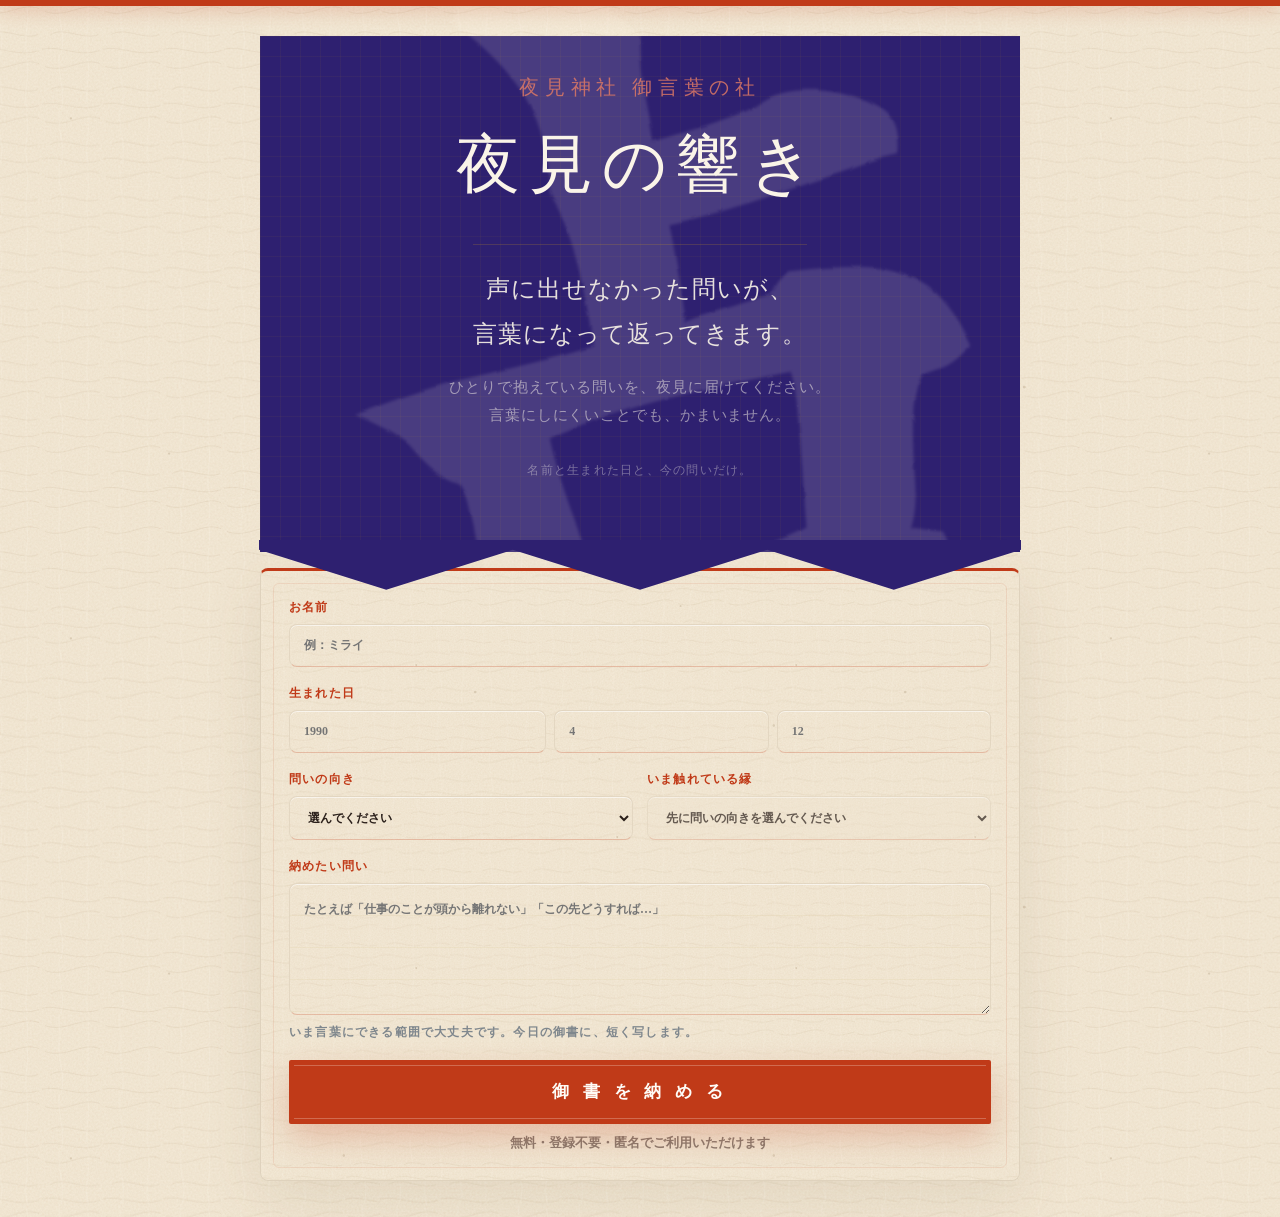
==== commit 2a2d6c6b: "Windows側の最新版を反映（js/分割構成・夜見の響きへリブランド・ヒーロー垂れ幕デザイン）" ====
--- a/index.html
+++ b/index.html
@@ -3,19 +3,37 @@
   <head>
     <meta charset="utf-8" />
     <meta name="viewport" content="width=device-width, initial-scale=1" />
-    <title>ミコトからの手紙</title>
+    <title>夜見の響き</title>
     <link rel="stylesheet" href="./styles.css" />
+    <link rel="preconnect" href="https://fonts.googleapis.com">
+    <link rel="preconnect" href="https://fonts.gstatic.com" crossorigin>
+    <link href="https://fonts.googleapis.com/css2?family=Yuji+Boku&display=swap" rel="stylesheet">
+    <!-- 筆文字フィルター -->
+    <svg style="position:absolute;width:0;height:0;overflow:hidden" aria-hidden="true">
+      <defs>
+        <filter id="fude">
+          <feTurbulence type="fractalNoise" baseFrequency="0.035" numOctaves="4" seed="8" result="noise"/>
+          <feDisplacementMap in="SourceGraphic" in2="noise" scale="4" xChannelSelector="R" yChannelSelector="G"/>
+        </filter>
+      </defs>
+    </svg>
   </head>
   <body>
     <div class="shrine-bar" aria-hidden="true"></div>
     <main class="shell">
       <section class="hero shrine-hero">
-        <div class="emblem-circle" aria-hidden="true">御</div>
+        <span class="shrine-ghost" aria-hidden="true">占</span>
         <p class="eyebrow">夜見神社 御言葉の社</p>
-        <h1 class="app-title">ミコトからの手紙</h1>
+        <h1 class="app-title">夜見の響き</h1>
+        <p class="hero-hook">
+          声に出せなかった問いが、<br>
+          言葉になって返ってきます。
+        </p>
         <p class="lead lead-text">
-          心のうちをそのままに。ミコトが言の葉をお預かりいたします。
+          ひとりで抱えている問いを、夜見に届けてください。<br>
+          言葉にしにくいことでも、かまいません。
         </p>
+        <p class="hero-note">名前と生まれた日と、今の問いだけ。</p>
       </section>
 
       <section class="panel shrine-panel" id="form-panel">
@@ -65,18 +83,6 @@
             <span class="hint">いま言葉にできる範囲で大丈夫です。今日の御書に、短く写します。</span>
           </label>
 
-          <div class="entry-paid-note">
-            <div>
-              <span>無料</span>
-              <strong>まず今日の御書を開きます</strong>
-            </div>
-            <div>
-              <span>有料</span>
-              <strong>続きの六つの書</strong>
-            </div>
-            <p>結果の下で、一の書を少しだけ見せます。封じを解く時だけ、奉納料をお預かりします。</p>
-          </div>
-
           <button type="submit" class="submit-btn">御 書 を 納 め る</button>
           <p class="submit-note">無料・登録不要・匿名でご利用いただけます</p>
         </form>
@@ -97,7 +103,7 @@
           </div>
           <div class="speech">
             <span>夜見ミコト</span>
-            <p>問いをお預かりします。少しだけ、流れを見せてください。</p>
+            <p>問いが届きました。夜見の奥へ、声を届けてまいります。</p>
           </div>
         </div>
       </section>
@@ -115,7 +121,7 @@
           <h2 id="result-type"></h2>
           <p class="focus" id="result-focus"></p>
           <div class="insight">
-            <span>ミコトの言の葉</span>
+            <span>夜見より届いた言の葉</span>
             <p id="deep-insight"></p>
           </div>
           <div class="letter">
@@ -124,11 +130,11 @@
           </div>
           <div class="diagnosis-grid">
             <div>
-              <span>今見えにくいもの</span>
+              <span>いま影に隠れているもの</span>
               <p id="blind-spot"></p>
             </div>
             <div>
-              <span>このまま抱えた時</span>
+              <span>抱え続けた先</span>
               <p id="no-action"></p>
             </div>
           </div>
@@ -145,18 +151,18 @@
           </div>
           <p class="advice" id="result-advice"></p>
           <div class="single-step">
-            <span>今日のつとめ</span>
+            <span>今日の小さな所作</span>
             <p id="next-step"></p>
           </div>
           <div class="after-action">
-            <span>つとめの後</span>
+            <span>所作のあとに残るもの</span>
             <p id="after-action"></p>
           </div>
-          <p class="signature">夜見ミコト / 問いを預かる巫女</p>
+          <p class="signature">夜見ミコト / 夜見の社に仕える巫女</p>
         </div>
-        <p class="result-footer">この御文は、あなただけに紡がれた言の葉です。</p>
-
-        <aside class="offer paid-teaser sealed-books">
+        <p class="result-footer">この言の葉は、夜見よりあなた一人へ届けられたものです。</p>
+
+        <aside class="offer paid-teaser sealed-books hidden">
           <div class="teaser-head">
             <div>
               <p>封じられた六つの書</p>
@@ -174,7 +180,7 @@
               <p id="locked-preview"></p>
             </div>
             <div class="locked-line sealed-scroll">
-              <span>三の書: 今宵のつとめ</span>
+              <span>三の書: 今宵のしるし</span>
               <p>今夜、無理に動かさなくてよいものを一つだけ記します。</p>
             </div>
             <div class="locked-line sealed-scroll">
@@ -194,7 +200,7 @@
             <button type="button" class="premium-trigger">封 じ を 解 く</button>
             <a href="#premium-panel">内容をもう少し見る</a>
           </div>
-          <p class="price-note">奉納料は、封じを解く時だけお預かりします。</p>
+          <p class="price-note">封じを解く際に、奉納料として980円をお預かりします。</p>
         </aside>
 
         <div class="actions">
@@ -202,7 +208,7 @@
           <button id="retry" type="button" class="secondary">もう一度</button>
         </div>
 
-        <section class="premium sealed-books" id="premium-panel">
+        <section class="premium sealed-books hidden" id="premium-panel">
           <p class="eyebrow">封じられた六つの書</p>
           <h2>今日の御書の、その先へ</h2>
           <div class="premium-hero">
@@ -219,7 +225,7 @@
             <div>
               <span>今日の御書</span>
               <strong>今夜の灯り</strong>
-              <p>問いの入口、ミコトの言の葉、今日のつとめ。</p>
+              <p>問いの入口、ミコトの言の葉、今日の小さな所作。</p>
             </div>
             <div>
               <span>六つの書</span>
@@ -227,14 +233,38 @@
               <p>生まれ星、暦、縁の流れを重ね、次に選ぶ道を読む。</p>
             </div>
           </div>
-          <ul class="unlock-list">
-            <li><span>一の書</span> 本音のかたち</li>
-            <li><span>二の書</span> 縁のながれ</li>
-            <li><span>三の書</span> 今宵のつとめ</li>
-            <li><span>四の書</span> 手放すもの</li>
-            <li><span>五の書</span> 道の分かれ</li>
-            <li><span>六の書</span> ミコトの結び</li>
-          </ul>
+          <div class="book-grid">
+            <div class="book-card">
+              <div class="book-badge">一</div>
+              <p class="book-label">一の書</p>
+              <p class="book-title">本音のかたち</p>
+            </div>
+            <div class="book-card">
+              <div class="book-badge">二</div>
+              <p class="book-label">二の書</p>
+              <p class="book-title">縁のながれ</p>
+            </div>
+            <div class="book-card">
+              <div class="book-badge">三</div>
+              <p class="book-label">三の書</p>
+              <p class="book-title">今宵のしるし</p>
+            </div>
+            <div class="book-card">
+              <div class="book-badge">四</div>
+              <p class="book-label">四の書</p>
+              <p class="book-title">手放すもの</p>
+            </div>
+            <div class="book-card">
+              <div class="book-badge">五</div>
+              <p class="book-label">五の書</p>
+              <p class="book-title">道の分かれ</p>
+            </div>
+            <div class="book-card">
+              <div class="book-badge">六</div>
+              <p class="book-label">六の書</p>
+              <p class="book-title">ミコトの結び</p>
+            </div>
+          </div>
           <p>
             今日の御書より少し深く、問いの奥にある流れを六つに分けて記します。
           </p>
@@ -283,7 +313,11 @@
     </main>
 
     <canvas id="card-canvas" width="1080" height="1350" hidden></canvas>
-    <script src="./config.js"></script>
-    <script src="./app.js"></script>
+    <script src="./js/config.js"></script>
+    <script src="./js/data.js"></script>
+    <script src="./js/engine.js"></script>
+    <script src="./js/render.js"></script>
+    <script src="./js/payment.js"></script>
+    <script src="./js/app.js"></script>
   </body>
 </html>
--- a/styles.css
+++ b/styles.css
@@ -1,4 +1,4 @@
-:root {
+﻿:root {
   color-scheme: light;
   --washi: #f2ede3;
   --washi-dark: #e8e0d0;
@@ -8,9 +8,9 @@
   --vermillion-soft: #d44e2a;
   --gold: #c4941c;            /* 金 */
   --gold-light: #d8a820;
-  --dark-bg: #172447;         /* 深藍 — shrine interior */
-  --indigo: #172447;
-  --sealed: #0f1a36;
+  --dark-bg: #2e2070;         /* 紫紺 — shrine curtain */
+  --indigo: #2e2070;
+  --sealed: #231860;
   --bg: #faf4e8;              /* 和紙 */
   --panel: #fefcf7;
   --text: var(--ink);
@@ -62,11 +62,54 @@
   display: grid;
   justify-items: center;
   gap: 10px;
-  padding: 38px 24px 36px;
+  padding: 38px 24px 60px;
   text-align: center;
   background: var(--dark-bg);
   position: relative;
-  overflow: hidden;
+  overflow: visible;
+  margin-bottom: 16px;
+}
+
+/* コンテンツをゴースト文字の上に */
+.shrine-hero > * {
+  position: relative;
+  z-index: 1;
+}
+
+/* 筆文字ゴースト（span要素） */
+.shrine-ghost {
+  font-family: 'HGS行書体', 'HG行書体', 'HGS草書体', 'Yuji Boku', serif;
+  font-size: clamp(500px, 130vw, 800px);
+  font-weight: 900;
+  color: rgba(250, 244, 232, 0.13);
+  filter: blur(1.5px) url(#fude);
+  position: absolute;
+  top: 48%;
+  left: 50%;
+  transform: translate(-50%, -50%) rotate(-12deg);
+  pointer-events: none;
+  z-index: 0;
+  line-height: 1;
+  user-select: none;
+}
+
+/* 垂れ幕の底辺（3枚スカラップ） */
+.shrine-hero::after {
+  content: "";
+  position: absolute;
+  bottom: -38px;
+  left: -1px;
+  right: -1px;
+  height: 50px;
+  background: var(--dark-bg);
+  clip-path: polygon(
+    0% 0%, 100% 0%,
+    100% 20%, 83.3% 100%, 66.7% 20%,
+    50% 100%, 33.3% 20%,
+    16.7% 100%, 0% 20%
+  );
+  z-index: 10;
+  pointer-events: none;
 }
 
 /* 格子紋様 — subtle shrine grid overlay */
@@ -128,6 +171,13 @@
   position: relative;
 }
 
+.shrine-hero .eyebrow {
+  font-size: clamp(15px, 3.8vw, 20px);
+  letter-spacing: .28em;
+  color: rgba(220, 120, 100, .85);
+  margin-bottom: 10px;
+}
+
 h1,
 h2,
 p {
@@ -161,6 +211,27 @@
   color: rgba(250, 244, 232, .52);
   font-weight: 400;
   letter-spacing: .06em;
+}
+
+.hero-hook {
+  font-size: clamp(1.18rem, 3.8vw, 1.52rem);
+  line-height: 1.85;
+  font-weight: 300;
+  color: rgba(250, 244, 232, 0.90);
+  letter-spacing: 0.04em;
+  margin: 1.6rem auto 0;
+  max-width: 380px;
+  position: relative;
+  padding-top: 1.4rem;
+  border-top: 1px solid rgba(196, 148, 28, 0.22);
+}
+
+.hero-note {
+  font-size: 0.78rem;
+  color: rgba(250, 244, 232, 0.38);
+  letter-spacing: 0.10em;
+  margin-top: 1.4rem;
+  position: relative;
 }
 
 .panel,
@@ -1612,6 +1683,60 @@
   background: rgba(255, 253, 248, 0.68);
 }
 
+.book-grid {
+  display: grid;
+  grid-template-columns: repeat(3, 1fr);
+  gap: 12px;
+  margin: 1.5rem 0;
+}
+
+.book-card {
+  background: rgba(255, 255, 255, 0.05);
+  border: 1px solid rgba(196, 148, 28, 0.3);
+  border-radius: 8px;
+  padding: 1.2rem 0.8rem;
+  text-align: center;
+  display: flex;
+  flex-direction: column;
+  align-items: center;
+  gap: 0.4rem;
+}
+
+.book-badge {
+  width: 2.4rem;
+  height: 2.4rem;
+  border-radius: 50%;
+  background: var(--vermillion, #c03a18);
+  color: #fff;
+  font-size: 1rem;
+  font-weight: bold;
+  display: flex;
+  align-items: center;
+  justify-content: center;
+  margin-bottom: 0.3rem;
+}
+
+.book-label {
+  font-size: 0.72rem;
+  color: var(--gold, #c4941c);
+  margin: 0;
+  letter-spacing: 0.05em;
+}
+
+.book-title {
+  font-size: 0.88rem;
+  color: var(--washi, #f2ede3);
+  margin: 0;
+  font-weight: 600;
+  letter-spacing: 0.03em;
+}
+
+@media (max-width: 480px) {
+  .book-grid {
+    grid-template-columns: repeat(2, 1fr);
+  }
+}
+
 .price-row {
   display: flex;
   align-items: flex-start;
@@ -1689,6 +1814,44 @@
 
 .thank-you-panel {
   gap: 18px;
+}
+
+.unlocked-books {
+  display: grid;
+  gap: 14px;
+}
+
+.unlocked-book {
+  position: relative;
+  padding: 18px 18px 16px;
+  border: 1px solid rgba(139, 54, 34, 0.18);
+  border-radius: 8px;
+  background:
+    linear-gradient(120deg, rgba(255, 252, 244, 0.88), rgba(246, 235, 211, 0.72)),
+    var(--paper);
+  box-shadow: inset 0 0 0 1px rgba(255, 255, 255, 0.36);
+}
+
+.unlocked-book span {
+  display: inline-block;
+  margin-bottom: 8px;
+  color: var(--vermillion);
+  font-size: 12px;
+  font-weight: 900;
+  letter-spacing: 0.08em;
+}
+
+.unlocked-book h3 {
+  margin: 0 0 10px;
+  color: var(--ink);
+  font-size: 18px;
+}
+
+.unlocked-book p {
+  margin: 0;
+  color: rgba(42, 34, 27, 0.88);
+  font-size: 14px;
+  line-height: 1.9;
 }
 
 @media (max-width: 620px) {
@@ -1905,7 +2068,7 @@
   margin-inline: calc(50% - 50vw);
   padding: 46px max(18px, calc(50vw - 380px));
   background:
-    linear-gradient(180deg, var(--dark-bg), #0f1a36 60%, #0a1228);
+    linear-gradient(180deg, var(--dark-bg), #231860 60%, #180f48);
   position: relative;
   overflow: hidden;
   color: #f8f0e4;
@@ -1916,11 +2079,24 @@
   position: absolute;
   inset: 0;
   background-image:
-    linear-gradient(rgba(196, 148, 28, .04) 1px, transparent 1px),
-    linear-gradient(90deg, rgba(196, 148, 28, .04) 1px, transparent 1px);
-  background-size: 20px 20px;
+    radial-gradient(ellipse 80% 60% at 50% 30%, transparent 25%, rgba(6, 12, 34, 0.48) 100%),
+    linear-gradient(rgba(196, 148, 28, .03) 1px, transparent 1px),
+    linear-gradient(90deg, rgba(196, 148, 28, .03) 1px, transparent 1px);
+  background-size: 100% 100%, 26px 26px, 26px 26px;
   pointer-events: none;
 }
+
+.result-bg:not(.hidden)::after {
+  content: "";
+  position: absolute;
+  inset: 0;
+  pointer-events: none;
+  background-image: url("data:image/svg+xml,%3Csvg xmlns='http://www.w3.org/2000/svg' width='240' height='240'%3E%3Cfilter id='n'%3E%3CfeTurbulence type='fractalNoise' baseFrequency='0.72' numOctaves='4' stitchTiles='stitch'/%3E%3CfeColorMatrix type='saturate' values='0'/%3E%3C/filter%3E%3Crect width='240' height='240' filter='url(%23n)' opacity='0.7'/%3E%3C/svg%3E");
+  background-size: 240px 240px;
+  opacity: 0.06;
+  mix-blend-mode: overlay;
+}
+
 
 .result-arrival {
   display: grid;
@@ -2003,11 +2179,25 @@
   position: absolute;
   inset: 0;
   background-image:
-    linear-gradient(rgba(196, 148, 28, .05) 1px, transparent 1px),
-    linear-gradient(90deg, rgba(196, 148, 28, .05) 1px, transparent 1px);
-  background-size: 20px 20px;
+    radial-gradient(ellipse 88% 70% at 46% 36%, transparent 22%, rgba(7, 14, 38, 0.55) 100%),
+    linear-gradient(148deg, rgba(255, 238, 180, 0.018) 0%, transparent 48%, rgba(0, 0, 0, 0.14) 100%),
+    linear-gradient(rgba(196, 148, 28, .03) 1px, transparent 1px),
+    linear-gradient(90deg, rgba(196, 148, 28, .03) 1px, transparent 1px);
+  background-size: 100% 100%, 100% 100%, 26px 26px, 26px 26px;
   pointer-events: none;
 }
+
+.sealed-books::after {
+  content: "";
+  position: absolute;
+  inset: 0;
+  pointer-events: none;
+  background-image: url("data:image/svg+xml,%3Csvg xmlns='http://www.w3.org/2000/svg' width='240' height='240'%3E%3Cfilter id='n'%3E%3CfeTurbulence type='fractalNoise' baseFrequency='0.72' numOctaves='4' stitchTiles='stitch'/%3E%3CfeColorMatrix type='saturate' values='0'/%3E%3C/filter%3E%3Crect width='240' height='240' filter='url(%23n)' opacity='0.7'/%3E%3C/svg%3E");
+  background-size: 240px 240px;
+  opacity: 0.07;
+  mix-blend-mode: overlay;
+}
+
 
 .sealed-books .teaser-head strong,
 .sealed-books h2,
@@ -2109,6 +2299,12 @@
     font-size: 13px;
   }
 
+  .hero-hook {
+    font-size: 1.08rem;
+    margin-top: 1.2rem;
+    padding-top: 1.1rem;
+  }
+
   .shrine-panel {
     padding: 18px;
   }
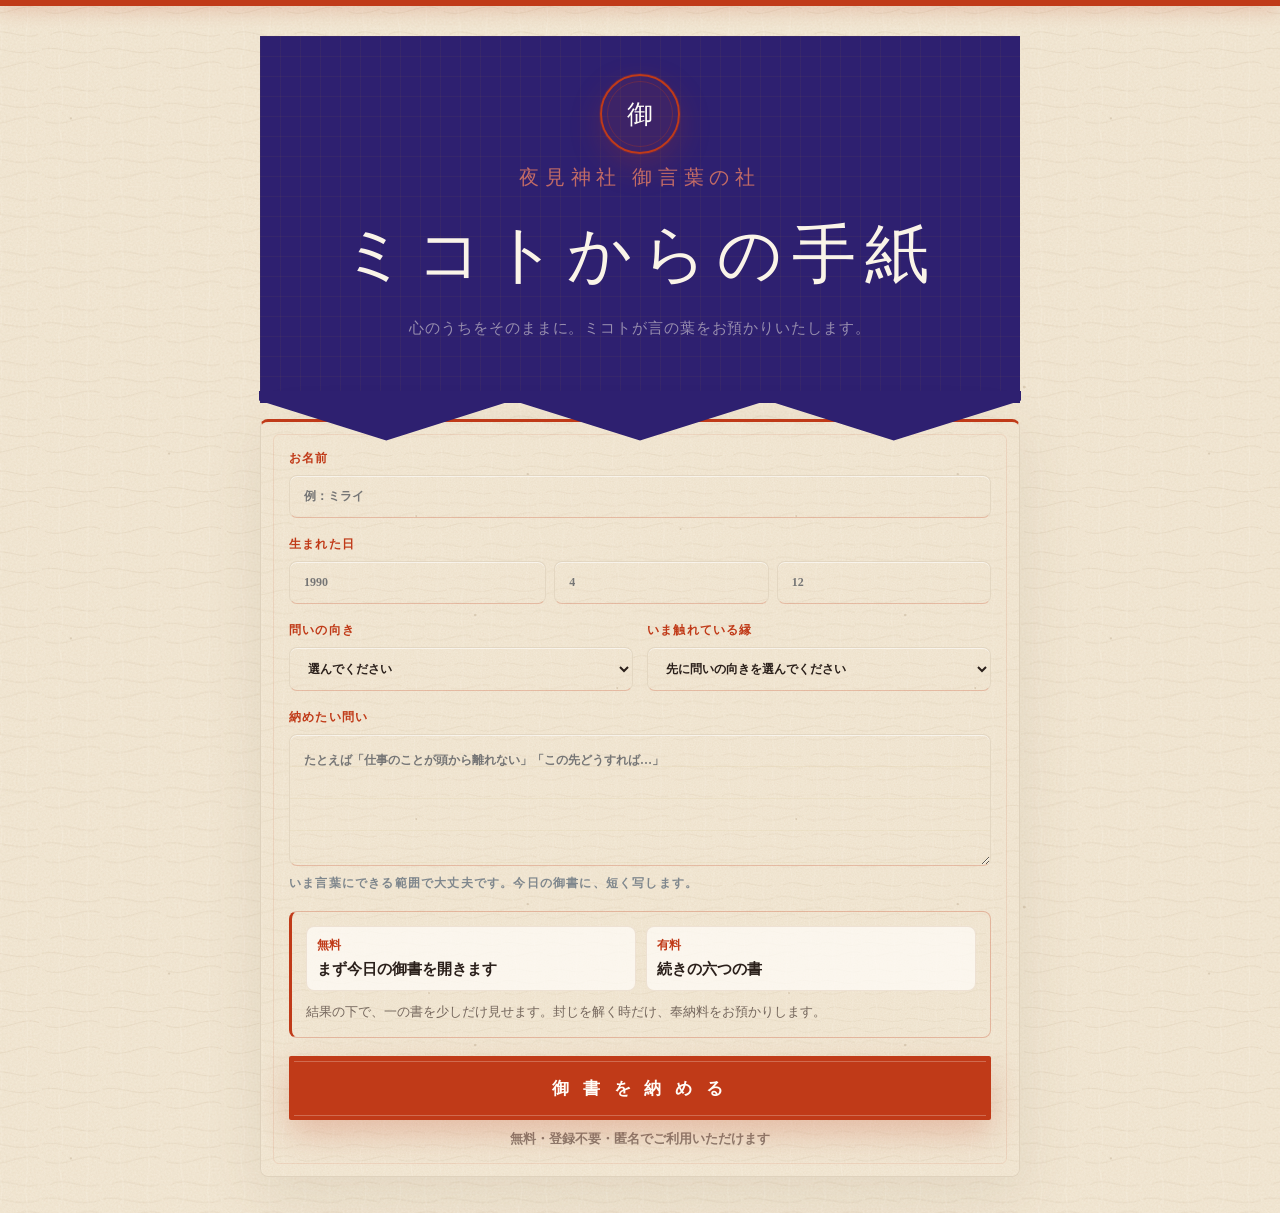
==== commit 27ee290b: "Add Google Search Console verification meta tag" ====
--- a/index.html
+++ b/index.html
@@ -3,37 +3,20 @@
   <head>
     <meta charset="utf-8" />
     <meta name="viewport" content="width=device-width, initial-scale=1" />
-    <title>夜見の響き</title>
+    <meta name="google-site-verification" content="53zGJ3S5Tn5TXdBLxYRwgOhvQoasQyENbQ1NIlsoTCk" />
+    <title>ミコトからの手紙</title>
     <link rel="stylesheet" href="./styles.css" />
-    <link rel="preconnect" href="https://fonts.googleapis.com">
-    <link rel="preconnect" href="https://fonts.gstatic.com" crossorigin>
-    <link href="https://fonts.googleapis.com/css2?family=Yuji+Boku&display=swap" rel="stylesheet">
-    <!-- 筆文字フィルター -->
-    <svg style="position:absolute;width:0;height:0;overflow:hidden" aria-hidden="true">
-      <defs>
-        <filter id="fude">
-          <feTurbulence type="fractalNoise" baseFrequency="0.035" numOctaves="4" seed="8" result="noise"/>
-          <feDisplacementMap in="SourceGraphic" in2="noise" scale="4" xChannelSelector="R" yChannelSelector="G"/>
-        </filter>
-      </defs>
-    </svg>
   </head>
   <body>
     <div class="shrine-bar" aria-hidden="true"></div>
     <main class="shell">
       <section class="hero shrine-hero">
-        <span class="shrine-ghost" aria-hidden="true">占</span>
+        <div class="emblem-circle" aria-hidden="true">御</div>
         <p class="eyebrow">夜見神社 御言葉の社</p>
-        <h1 class="app-title">夜見の響き</h1>
-        <p class="hero-hook">
-          声に出せなかった問いが、<br>
-          言葉になって返ってきます。
+        <h1 class="app-title">ミコトからの手紙</h1>
+        <p class="lead lead-text">
+          心のうちをそのままに。ミコトが言の葉をお預かりいたします。
         </p>
-        <p class="lead lead-text">
-          ひとりで抱えている問いを、夜見に届けてください。<br>
-          言葉にしにくいことでも、かまいません。
-        </p>
-        <p class="hero-note">名前と生まれた日と、今の問いだけ。</p>
       </section>
 
       <section class="panel shrine-panel" id="form-panel">
@@ -83,6 +66,18 @@
             <span class="hint">いま言葉にできる範囲で大丈夫です。今日の御書に、短く写します。</span>
           </label>
 
+          <div class="entry-paid-note">
+            <div>
+              <span>無料</span>
+              <strong>まず今日の御書を開きます</strong>
+            </div>
+            <div>
+              <span>有料</span>
+              <strong>続きの六つの書</strong>
+            </div>
+            <p>結果の下で、一の書を少しだけ見せます。封じを解く時だけ、奉納料をお預かりします。</p>
+          </div>
+
           <button type="submit" class="submit-btn">御 書 を 納 め る</button>
           <p class="submit-note">無料・登録不要・匿名でご利用いただけます</p>
         </form>
@@ -103,7 +98,7 @@
           </div>
           <div class="speech">
             <span>夜見ミコト</span>
-            <p>問いが届きました。夜見の奥へ、声を届けてまいります。</p>
+            <p>問いをお預かりします。少しだけ、流れを見せてください。</p>
           </div>
         </div>
       </section>
@@ -121,7 +116,7 @@
           <h2 id="result-type"></h2>
           <p class="focus" id="result-focus"></p>
           <div class="insight">
-            <span>夜見より届いた言の葉</span>
+            <span>ミコトの言の葉</span>
             <p id="deep-insight"></p>
           </div>
           <div class="letter">
@@ -130,11 +125,11 @@
           </div>
           <div class="diagnosis-grid">
             <div>
-              <span>いま影に隠れているもの</span>
+              <span>今見えにくいもの</span>
               <p id="blind-spot"></p>
             </div>
             <div>
-              <span>抱え続けた先</span>
+              <span>このまま抱えた時</span>
               <p id="no-action"></p>
             </div>
           </div>
@@ -151,18 +146,18 @@
           </div>
           <p class="advice" id="result-advice"></p>
           <div class="single-step">
-            <span>今日の小さな所作</span>
+            <span>今日のつとめ</span>
             <p id="next-step"></p>
           </div>
           <div class="after-action">
-            <span>所作のあとに残るもの</span>
+            <span>つとめの後</span>
             <p id="after-action"></p>
           </div>
-          <p class="signature">夜見ミコト / 夜見の社に仕える巫女</p>
-        </div>
-        <p class="result-footer">この言の葉は、夜見よりあなた一人へ届けられたものです。</p>
-
-        <aside class="offer paid-teaser sealed-books hidden">
+          <p class="signature">夜見ミコト / 問いを預かる巫女</p>
+        </div>
+        <p class="result-footer">この御文は、あなただけに紡がれた言の葉です。</p>
+
+        <aside class="offer paid-teaser sealed-books">
           <div class="teaser-head">
             <div>
               <p>封じられた六つの書</p>
@@ -180,7 +175,7 @@
               <p id="locked-preview"></p>
             </div>
             <div class="locked-line sealed-scroll">
-              <span>三の書: 今宵のしるし</span>
+              <span>三の書: 今宵のつとめ</span>
               <p>今夜、無理に動かさなくてよいものを一つだけ記します。</p>
             </div>
             <div class="locked-line sealed-scroll">
@@ -200,7 +195,7 @@
             <button type="button" class="premium-trigger">封 じ を 解 く</button>
             <a href="#premium-panel">内容をもう少し見る</a>
           </div>
-          <p class="price-note">封じを解く際に、奉納料として980円をお預かりします。</p>
+          <p class="price-note">奉納料は、封じを解く時だけお預かりします。</p>
         </aside>
 
         <div class="actions">
@@ -208,7 +203,7 @@
           <button id="retry" type="button" class="secondary">もう一度</button>
         </div>
 
-        <section class="premium sealed-books hidden" id="premium-panel">
+        <section class="premium sealed-books" id="premium-panel">
           <p class="eyebrow">封じられた六つの書</p>
           <h2>今日の御書の、その先へ</h2>
           <div class="premium-hero">
@@ -225,7 +220,7 @@
             <div>
               <span>今日の御書</span>
               <strong>今夜の灯り</strong>
-              <p>問いの入口、ミコトの言の葉、今日の小さな所作。</p>
+              <p>問いの入口、ミコトの言の葉、今日のつとめ。</p>
             </div>
             <div>
               <span>六つの書</span>
@@ -233,38 +228,14 @@
               <p>生まれ星、暦、縁の流れを重ね、次に選ぶ道を読む。</p>
             </div>
           </div>
-          <div class="book-grid">
-            <div class="book-card">
-              <div class="book-badge">一</div>
-              <p class="book-label">一の書</p>
-              <p class="book-title">本音のかたち</p>
-            </div>
-            <div class="book-card">
-              <div class="book-badge">二</div>
-              <p class="book-label">二の書</p>
-              <p class="book-title">縁のながれ</p>
-            </div>
-            <div class="book-card">
-              <div class="book-badge">三</div>
-              <p class="book-label">三の書</p>
-              <p class="book-title">今宵のしるし</p>
-            </div>
-            <div class="book-card">
-              <div class="book-badge">四</div>
-              <p class="book-label">四の書</p>
-              <p class="book-title">手放すもの</p>
-            </div>
-            <div class="book-card">
-              <div class="book-badge">五</div>
-              <p class="book-label">五の書</p>
-              <p class="book-title">道の分かれ</p>
-            </div>
-            <div class="book-card">
-              <div class="book-badge">六</div>
-              <p class="book-label">六の書</p>
-              <p class="book-title">ミコトの結び</p>
-            </div>
-          </div>
+          <ul class="unlock-list">
+            <li><span>一の書</span> 本音のかたち</li>
+            <li><span>二の書</span> 縁のながれ</li>
+            <li><span>三の書</span> 今宵のつとめ</li>
+            <li><span>四の書</span> 手放すもの</li>
+            <li><span>五の書</span> 道の分かれ</li>
+            <li><span>六の書</span> ミコトの結び</li>
+          </ul>
           <p>
             今日の御書より少し深く、問いの奥にある流れを六つに分けて記します。
           </p>
@@ -313,11 +284,7 @@
     </main>
 
     <canvas id="card-canvas" width="1080" height="1350" hidden></canvas>
-    <script src="./js/config.js"></script>
-    <script src="./js/data.js"></script>
-    <script src="./js/engine.js"></script>
-    <script src="./js/render.js"></script>
-    <script src="./js/payment.js"></script>
-    <script src="./js/app.js"></script>
+    <script src="./config.js"></script>
+    <script src="./app.js"></script>
   </body>
 </html>
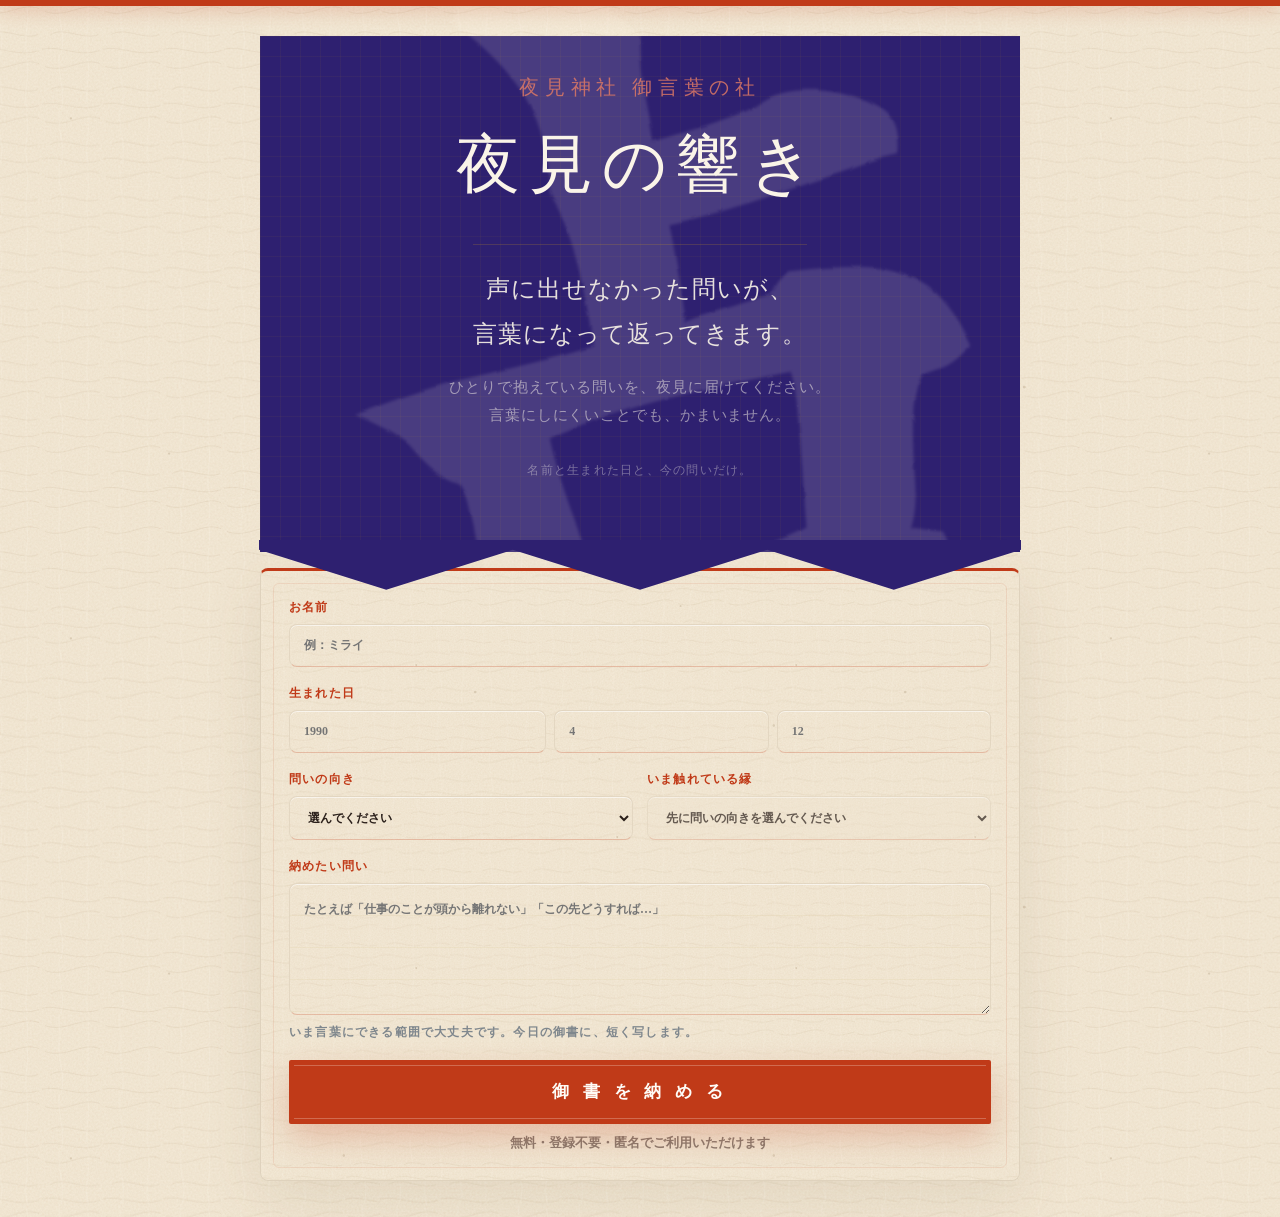
==== commit 74307353: "Merge: keep 夜見の響き title + add Search Console verification" ====
--- a/index.html
+++ b/index.html
@@ -4,19 +4,37 @@
     <meta charset="utf-8" />
     <meta name="viewport" content="width=device-width, initial-scale=1" />
     <meta name="google-site-verification" content="53zGJ3S5Tn5TXdBLxYRwgOhvQoasQyENbQ1NIlsoTCk" />
-    <title>ミコトからの手紙</title>
+    <title>夜見の響き</title>
     <link rel="stylesheet" href="./styles.css" />
+    <link rel="preconnect" href="https://fonts.googleapis.com">
+    <link rel="preconnect" href="https://fonts.gstatic.com" crossorigin>
+    <link href="https://fonts.googleapis.com/css2?family=Yuji+Boku&display=swap" rel="stylesheet">
+    <!-- 筆文字フィルター -->
+    <svg style="position:absolute;width:0;height:0;overflow:hidden" aria-hidden="true">
+      <defs>
+        <filter id="fude">
+          <feTurbulence type="fractalNoise" baseFrequency="0.035" numOctaves="4" seed="8" result="noise"/>
+          <feDisplacementMap in="SourceGraphic" in2="noise" scale="4" xChannelSelector="R" yChannelSelector="G"/>
+        </filter>
+      </defs>
+    </svg>
   </head>
   <body>
     <div class="shrine-bar" aria-hidden="true"></div>
     <main class="shell">
       <section class="hero shrine-hero">
-        <div class="emblem-circle" aria-hidden="true">御</div>
+        <span class="shrine-ghost" aria-hidden="true">占</span>
         <p class="eyebrow">夜見神社 御言葉の社</p>
-        <h1 class="app-title">ミコトからの手紙</h1>
+        <h1 class="app-title">夜見の響き</h1>
+        <p class="hero-hook">
+          声に出せなかった問いが、<br>
+          言葉になって返ってきます。
+        </p>
         <p class="lead lead-text">
-          心のうちをそのままに。ミコトが言の葉をお預かりいたします。
+          ひとりで抱えている問いを、夜見に届けてください。<br>
+          言葉にしにくいことでも、かまいません。
         </p>
+        <p class="hero-note">名前と生まれた日と、今の問いだけ。</p>
       </section>
 
       <section class="panel shrine-panel" id="form-panel">
@@ -66,18 +84,6 @@
             <span class="hint">いま言葉にできる範囲で大丈夫です。今日の御書に、短く写します。</span>
           </label>
 
-          <div class="entry-paid-note">
-            <div>
-              <span>無料</span>
-              <strong>まず今日の御書を開きます</strong>
-            </div>
-            <div>
-              <span>有料</span>
-              <strong>続きの六つの書</strong>
-            </div>
-            <p>結果の下で、一の書を少しだけ見せます。封じを解く時だけ、奉納料をお預かりします。</p>
-          </div>
-
           <button type="submit" class="submit-btn">御 書 を 納 め る</button>
           <p class="submit-note">無料・登録不要・匿名でご利用いただけます</p>
         </form>
@@ -98,7 +104,7 @@
           </div>
           <div class="speech">
             <span>夜見ミコト</span>
-            <p>問いをお預かりします。少しだけ、流れを見せてください。</p>
+            <p>問いが届きました。夜見の奥へ、声を届けてまいります。</p>
           </div>
         </div>
       </section>
@@ -116,7 +122,7 @@
           <h2 id="result-type"></h2>
           <p class="focus" id="result-focus"></p>
           <div class="insight">
-            <span>ミコトの言の葉</span>
+            <span>夜見より届いた言の葉</span>
             <p id="deep-insight"></p>
           </div>
           <div class="letter">
@@ -125,11 +131,11 @@
           </div>
           <div class="diagnosis-grid">
             <div>
-              <span>今見えにくいもの</span>
+              <span>いま影に隠れているもの</span>
               <p id="blind-spot"></p>
             </div>
             <div>
-              <span>このまま抱えた時</span>
+              <span>抱え続けた先</span>
               <p id="no-action"></p>
             </div>
           </div>
@@ -146,18 +152,18 @@
           </div>
           <p class="advice" id="result-advice"></p>
           <div class="single-step">
-            <span>今日のつとめ</span>
+            <span>今日の小さな所作</span>
             <p id="next-step"></p>
           </div>
           <div class="after-action">
-            <span>つとめの後</span>
+            <span>所作のあとに残るもの</span>
             <p id="after-action"></p>
           </div>
-          <p class="signature">夜見ミコト / 問いを預かる巫女</p>
+          <p class="signature">夜見ミコト / 夜見の社に仕える巫女</p>
         </div>
-        <p class="result-footer">この御文は、あなただけに紡がれた言の葉です。</p>
-
-        <aside class="offer paid-teaser sealed-books">
+        <p class="result-footer">この言の葉は、夜見よりあなた一人へ届けられたものです。</p>
+
+        <aside class="offer paid-teaser sealed-books hidden">
           <div class="teaser-head">
             <div>
               <p>封じられた六つの書</p>
@@ -175,7 +181,7 @@
               <p id="locked-preview"></p>
             </div>
             <div class="locked-line sealed-scroll">
-              <span>三の書: 今宵のつとめ</span>
+              <span>三の書: 今宵のしるし</span>
               <p>今夜、無理に動かさなくてよいものを一つだけ記します。</p>
             </div>
             <div class="locked-line sealed-scroll">
@@ -195,7 +201,7 @@
             <button type="button" class="premium-trigger">封 じ を 解 く</button>
             <a href="#premium-panel">内容をもう少し見る</a>
           </div>
-          <p class="price-note">奉納料は、封じを解く時だけお預かりします。</p>
+          <p class="price-note">封じを解く際に、奉納料として980円をお預かりします。</p>
         </aside>
 
         <div class="actions">
@@ -203,7 +209,7 @@
           <button id="retry" type="button" class="secondary">もう一度</button>
         </div>
 
-        <section class="premium sealed-books" id="premium-panel">
+        <section class="premium sealed-books hidden" id="premium-panel">
           <p class="eyebrow">封じられた六つの書</p>
           <h2>今日の御書の、その先へ</h2>
           <div class="premium-hero">
@@ -220,7 +226,7 @@
             <div>
               <span>今日の御書</span>
               <strong>今夜の灯り</strong>
-              <p>問いの入口、ミコトの言の葉、今日のつとめ。</p>
+              <p>問いの入口、ミコトの言の葉、今日の小さな所作。</p>
             </div>
             <div>
               <span>六つの書</span>
@@ -228,14 +234,38 @@
               <p>生まれ星、暦、縁の流れを重ね、次に選ぶ道を読む。</p>
             </div>
           </div>
-          <ul class="unlock-list">
-            <li><span>一の書</span> 本音のかたち</li>
-            <li><span>二の書</span> 縁のながれ</li>
-            <li><span>三の書</span> 今宵のつとめ</li>
-            <li><span>四の書</span> 手放すもの</li>
-            <li><span>五の書</span> 道の分かれ</li>
-            <li><span>六の書</span> ミコトの結び</li>
-          </ul>
+          <div class="book-grid">
+            <div class="book-card">
+              <div class="book-badge">一</div>
+              <p class="book-label">一の書</p>
+              <p class="book-title">本音のかたち</p>
+            </div>
+            <div class="book-card">
+              <div class="book-badge">二</div>
+              <p class="book-label">二の書</p>
+              <p class="book-title">縁のながれ</p>
+            </div>
+            <div class="book-card">
+              <div class="book-badge">三</div>
+              <p class="book-label">三の書</p>
+              <p class="book-title">今宵のしるし</p>
+            </div>
+            <div class="book-card">
+              <div class="book-badge">四</div>
+              <p class="book-label">四の書</p>
+              <p class="book-title">手放すもの</p>
+            </div>
+            <div class="book-card">
+              <div class="book-badge">五</div>
+              <p class="book-label">五の書</p>
+              <p class="book-title">道の分かれ</p>
+            </div>
+            <div class="book-card">
+              <div class="book-badge">六</div>
+              <p class="book-label">六の書</p>
+              <p class="book-title">ミコトの結び</p>
+            </div>
+          </div>
           <p>
             今日の御書より少し深く、問いの奥にある流れを六つに分けて記します。
           </p>
@@ -284,7 +314,11 @@
     </main>
 
     <canvas id="card-canvas" width="1080" height="1350" hidden></canvas>
-    <script src="./config.js"></script>
-    <script src="./app.js"></script>
+    <script src="./js/config.js"></script>
+    <script src="./js/data.js"></script>
+    <script src="./js/engine.js"></script>
+    <script src="./js/render.js"></script>
+    <script src="./js/payment.js"></script>
+    <script src="./js/app.js"></script>
   </body>
 </html>
